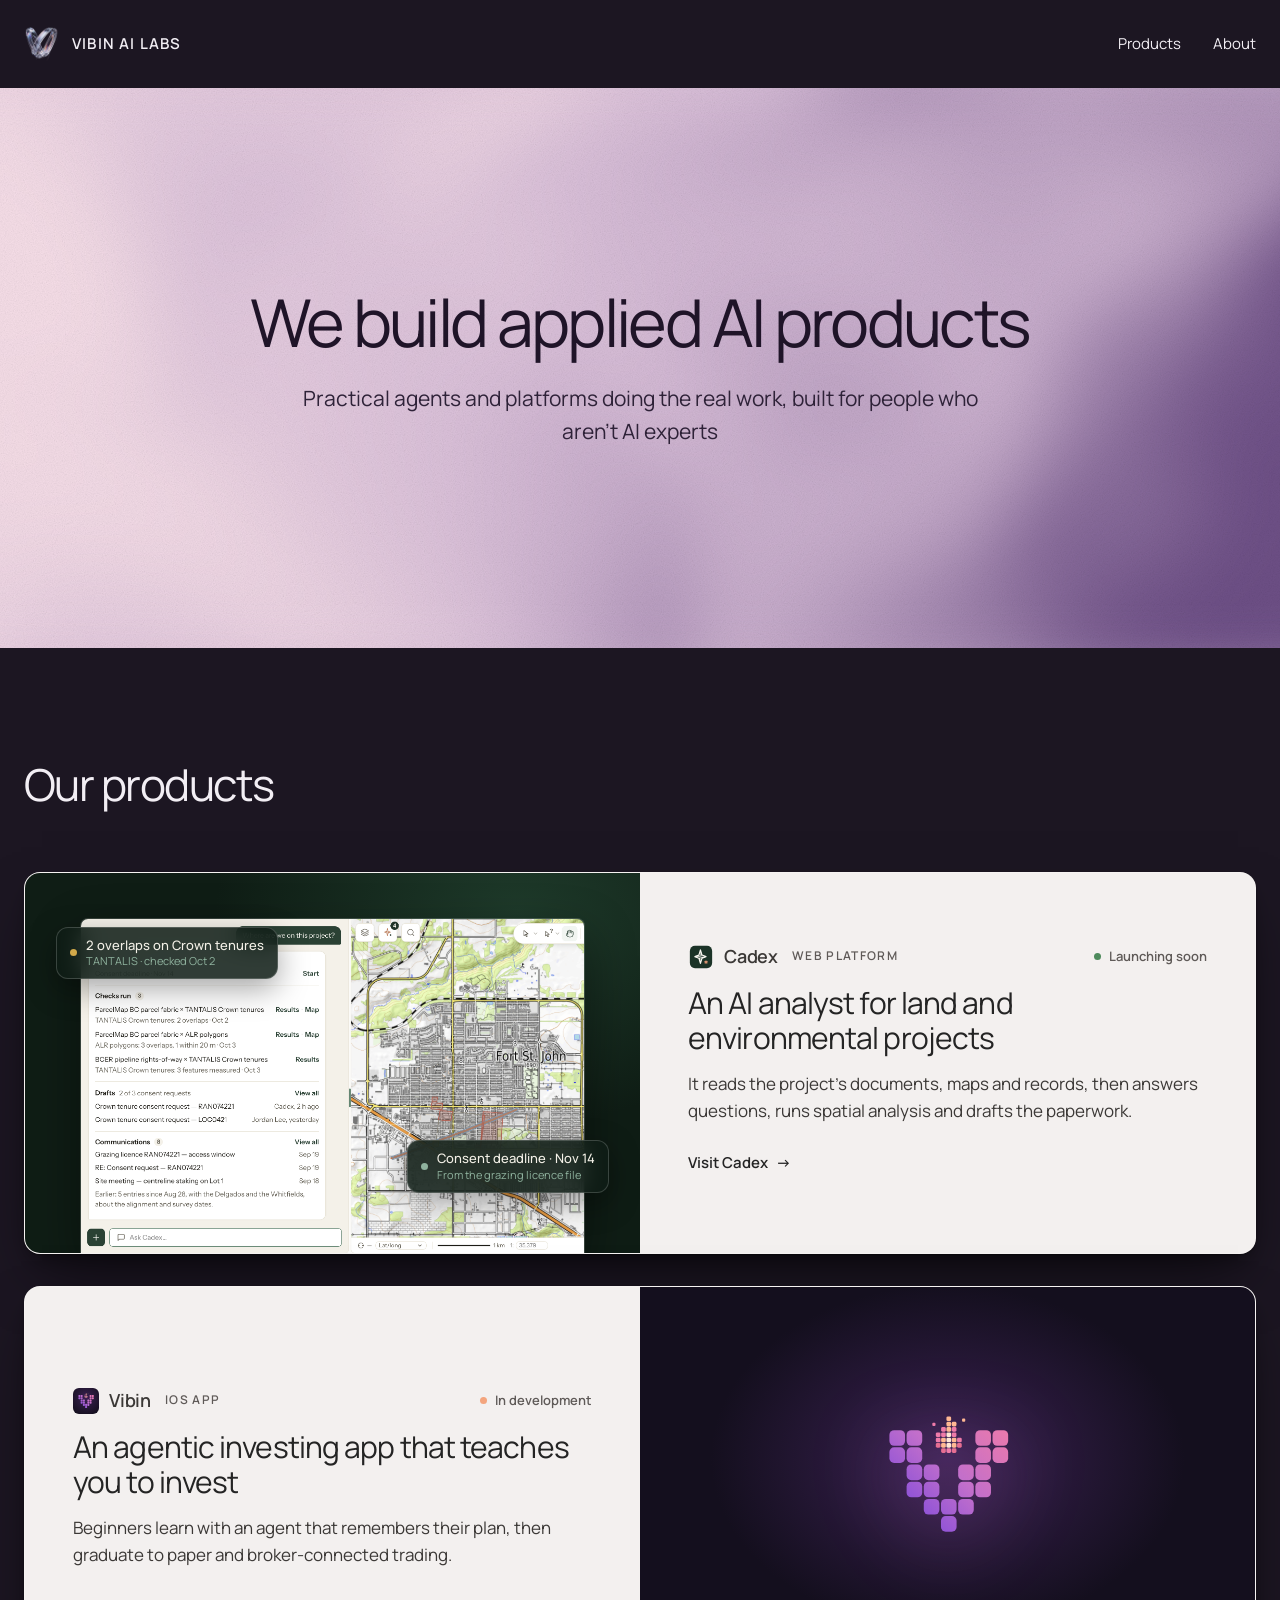
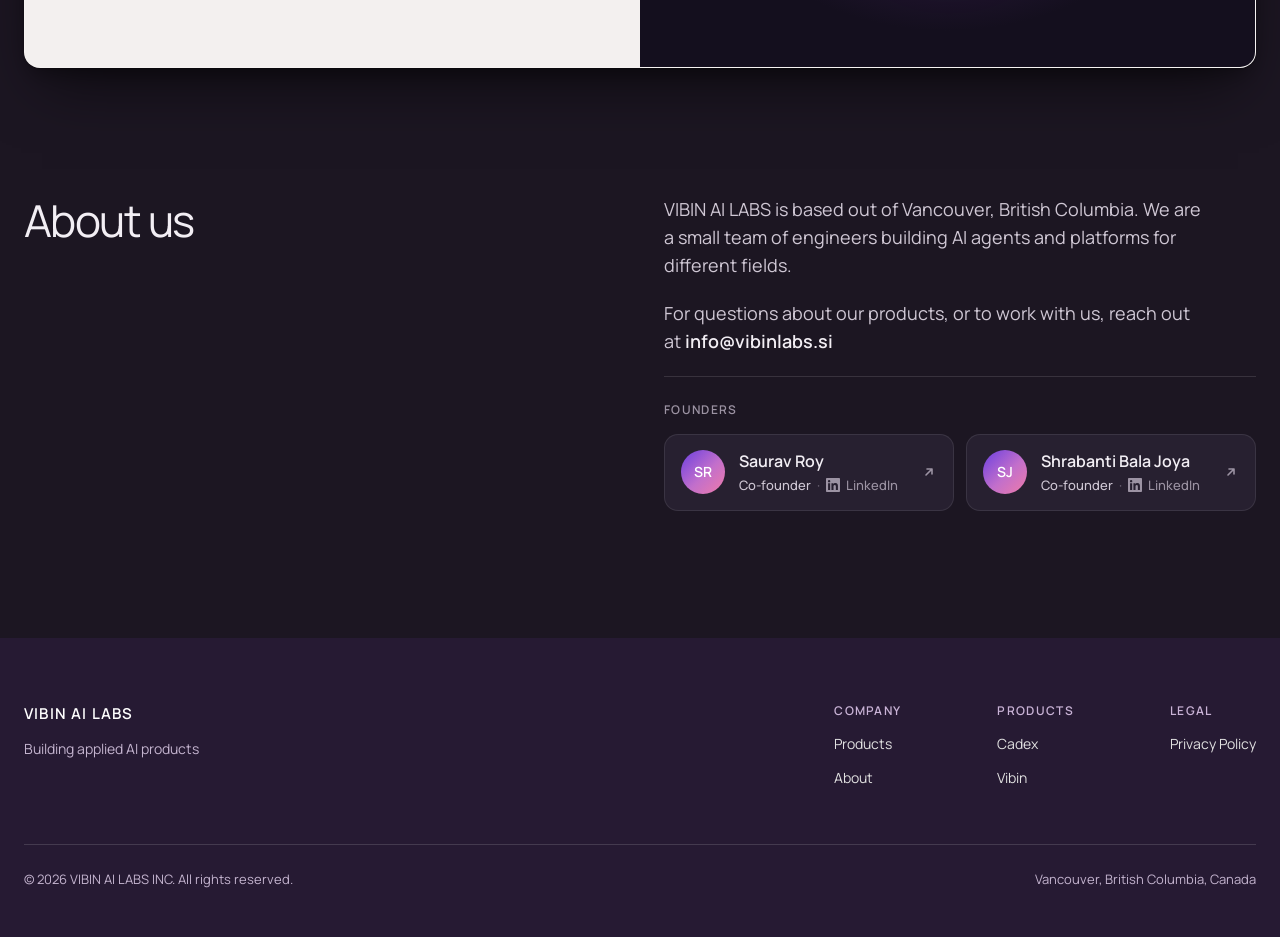
==== index.html @ b9096255 "Stack the Cadex notes on phones and refresh the product cards Cadex page: on smaller screens the her" ====
<!doctype html>
<html lang="en" class="dark" data-bg="aubergine" data-cards="light" data-fhover="lilac" data-news="float" data-ochre="analyst" data-motion="fluid">
<head>
<meta charset="utf-8">
<meta name="viewport" content="width=device-width, initial-scale=1">
<title>VIBIN AI LABS</title>
<meta name="description" content="VIBIN AI LABS builds applied AI products: Cadex, an AI land analyst for land and environmental projects, and Vibin, an agentic investing app for iPhone.">
<link rel="canonical" href="https://vibinlabs.si/">
<meta property="og:type" content="website">
<meta property="og:site_name" content="VIBIN AI LABS">
<meta property="og:url" content="https://vibinlabs.si/">
<meta property="og:title" content="VIBIN AI LABS">
<meta property="og:description" content="We build applied AI products. Practical agents and platforms doing the real work, built for people who aren't AI experts.">
<meta property="og:image" content="https://vibinlabs.si/share.jpg">
<meta property="og:image:width" content="1200">
<meta property="og:image:height" content="630">
<meta property="og:image:alt" content="VIBIN AI LABS: We build applied AI products">
<meta name="twitter:card" content="summary_large_image">
<meta name="twitter:title" content="VIBIN AI LABS">
<meta name="twitter:description" content="We build applied AI products. Practical agents and platforms doing the real work, built for people who aren't AI experts.">
<meta name="twitter:image" content="https://vibinlabs.si/share.jpg">
<link rel="icon" type="image/png" href="favicon.png?v=3">
<link rel="apple-touch-icon" href="apple-touch-icon.png?v=2">
<link rel="preconnect" href="https://fonts.googleapis.com">
<link href="https://fonts.googleapis.com/css2?family=Manrope:wght@400;500;600&display=swap" rel="stylesheet">
<style>
/* Layout: the original site, minus its hero and research. Purple band opens the page, then products, about, footer.
   Single light look on purpose, matching the live site. */
:root{
  --bg:#E9E4E3; --surface:#F3F0EF; --tile:#DCD6D3; --ink:#242424; --ink-2:#3B3836; --muted:#5F5A58;
  --line:rgba(36,36,36,.14); --plum:#261A33; --plum-ink:#E1E1E1; --plum-muted:#C4B4CF; --plum-label:#C9B3D6;
  --accent:#8A55B0; --ok:#4E8A5C;
  --sans:Manrope,"Helvetica Neue",Arial,sans-serif;
  color-scheme:light;
}
*{box-sizing:border-box}
body{margin:0;background:var(--bg);color:var(--ink);font:400 17px/1.55 var(--sans);-webkit-font-smoothing:antialiased}
h1,h2,h3,p{margin:0}
a{color:var(--ink);text-decoration:none}
a:hover{color:var(--accent)}
a:focus-visible,button:focus-visible{outline:2px solid var(--accent);outline-offset:3px}
.wrap{max-width:1280px;margin:0 auto;padding-left:max(24px,env(safe-area-inset-left,0px));padding-right:max(24px,env(safe-area-inset-right,0px))}
.label{font-size:12px;font-weight:600;letter-spacing:.11em;text-transform:uppercase;color:var(--muted)}
.link{display:inline-flex;align-items:center;gap:8px;min-height:44px;font-size:15px;font-weight:600}

/* nav */
header .wrap{padding-block:28px;display:flex;align-items:center;justify-content:space-between;gap:32px;flex-wrap:wrap}
.brand{display:inline-flex;align-items:center;gap:12px;font-size:15px;font-weight:600;letter-spacing:.08em;text-transform:uppercase}
.brand .mark{width:32px;height:32px;border-radius:8px;display:block;flex:none}
.brand .mark.bare{border-radius:0;width:36px;height:36px;margin:-2px 0}
header nav{display:flex;gap:32px;flex-wrap:wrap;font-size:15px}

/* band */
.band{position:relative;overflow:hidden;contain:paint;min-height:560px;display:flex;align-items:center;justify-content:center;background:#D9BFD9}
.band .bg{position:absolute;inset:0;background:linear-gradient(120deg,#E6C9DC 0%,#D9BFD9 55%,#C9AFCF 100%);overflow:hidden}
.band .bg i{position:absolute;inset:-12%;display:block;will-change:transform}
.band .bg .b1{background:radial-gradient(ellipse 52% 62% at 22% 34%,#F6DEE8 0%,rgba(246,222,232,0) 60%)}
.band .bg .b2{background:radial-gradient(ellipse 48% 54% at 80% 26%,#5B3C78 0%,rgba(91,60,120,0) 60%)}
.band .bg .b3{background:radial-gradient(ellipse 60% 44% at 68% 92%,#5B3C78 0%,rgba(91,60,120,0) 55%)}
html[data-motion="water"] .band .bg .b1{animation:drift1 19s ease-in-out infinite alternate}
html[data-motion="water"] .band .bg .b2{animation:drift2 23s ease-in-out infinite alternate}
html[data-motion="water"] .band .bg .b3{animation:drift3 29s ease-in-out infinite alternate}
@keyframes drift1{0%{transform:translate(0,0) scale(1)}50%{transform:translate(2.5%,-2%) scale(1.04)}100%{transform:translate(-1.5%,2.5%) scale(1.02)}}
@keyframes drift2{0%{transform:translate(0,0) scale(1)}50%{transform:translate(-3%,2%) scale(1.05)}100%{transform:translate(1.5%,-1.5%) scale(.98)}}
@keyframes drift3{0%{transform:translate(0,0) scale(1)}50%{transform:translate(2%,-2.5%) scale(1.03)}100%{transform:translate(-2.5%,1%) scale(1.05)}}
html[data-motion="flow"] .band .bg .b1{animation:flow1 13s ease-in-out infinite alternate}
html[data-motion="flow"] .band .bg .b2{animation:flow2 16s ease-in-out infinite alternate}
html[data-motion="flow"] .band .bg .b3{animation:flow3 19s ease-in-out infinite alternate}
@keyframes flow1{0%{transform:translate(0,0) scale(1)}35%{transform:translate(7%,-5%) scale(1.1)}70%{transform:translate(-4%,6%) scale(.96)}100%{transform:translate(5%,3%) scale(1.06)}}
@keyframes flow2{0%{transform:translate(0,0) scale(1) rotate(0)}40%{transform:translate(-9%,6%) scale(1.14) rotate(4deg)}75%{transform:translate(-3%,-4%) scale(.95) rotate(-2deg)}100%{transform:translate(4%,3%) scale(1.08) rotate(2deg)}}
@keyframes flow3{0%{transform:translate(0,0) scale(1)}45%{transform:translate(8%,-7%) scale(1.12)}100%{transform:translate(-6%,-2%) scale(1.04)}}
@media (prefers-reduced-motion:reduce){html[data-motion] .band .bg i{animation:none!important}}
#fluid{position:absolute;inset:0;width:100%;height:100%;display:none;filter:blur(28px);transform:scale(1.12)}
html[data-motion="fluid"] #fluid{display:block}
html[data-motion="fluid"] .band .bg i{display:none}
.band > svg{position:absolute;inset:0;width:100%;height:100%;opacity:.22;mix-blend-mode:multiply}
.band .in{position:relative;max-width:920px;text-align:center;display:flex;flex-direction:column;gap:24px;align-items:center;padding-block:112px}
.band h1{font-size:66px;line-height:1.06;font-weight:400;letter-spacing:-.04em;color:#1F1428;text-wrap:balance}
.band p{font-size:21px;color:#2E2238;max-width:700px;text-wrap:pretty}
.band .link{color:#1F1428}
.band .link:hover{color:#5B3C78}

/* products */
.products{padding-block:112px 96px;display:flex;flex-direction:column;gap:56px}
.sechead{display:flex;justify-content:space-between;align-items:flex-end;gap:32px;flex-wrap:wrap;padding-bottom:8px}
.sechead > div{display:flex;flex-direction:column;gap:12px}
.sechead h2{margin:0;font-size:44px;line-height:1.1;font-weight:400;letter-spacing:-.035em;text-wrap:balance}
.sechead p.side{max-width:440px;color:var(--muted);font-size:16px;text-wrap:pretty}

.cards{display:grid;grid-template-columns:repeat(auto-fit,minmax(min(520px,100%),1fr));gap:32px}
.cards{perspective:1400px}
.card h3{color:var(--ink)}
.card{--rx:0deg;--ry:0deg;--lift:0px;display:flex;flex-direction:column;background:var(--surface);border:1px solid var(--card-line,rgba(36,36,36,.08));border-radius:16px;overflow:hidden;
  box-shadow:var(--shadow,0 1px 2px rgba(31,20,40,.06),0 10px 20px -6px rgba(31,20,40,.10),0 30px 60px -18px rgba(31,20,40,.28));
  transform:translateY(var(--lift)) rotateX(var(--rx)) rotateY(var(--ry));transform-style:preserve-3d;transition:transform .45s cubic-bezier(.2,.7,.2,1),box-shadow .45s}
.card:hover{--lift:-6px;box-shadow:var(--shadow-hover,0 2px 4px rgba(31,20,40,.06),0 18px 30px -8px rgba(31,20,40,.14),0 44px 80px -20px rgba(31,20,40,.36))}
.card .art{border-bottom:1px solid var(--card-line,rgba(36,36,36,.08))}
.stacked .card .art{border-bottom:0}
@media (prefers-reduced-motion:reduce){.card{transition:none;transform:none!important}}
.art{height:300px;position:relative;overflow:hidden;display:flex;align-items:center;justify-content:center;flex:none}
.art.cadex{background:radial-gradient(ellipse 70% 80% at 80% 10%,#1E3A2A,transparent 70%),#0F1D15;align-items:flex-end}
.art.cadex img{display:block;width:74%;height:auto;max-width:none;border-radius:8px 8px 0 0;border:1px solid rgba(255,255,255,.16);border-bottom:0;box-shadow:0 20px 50px rgba(0,0,0,.4)}
.note{position:absolute;display:flex;align-items:center;gap:9px;padding:9px 13px;border-radius:12px;font:500 13px/1.3 var(--sans);color:#F4F1E8;background:rgba(15,29,21,.86);border:1px solid rgba(255,255,255,.18);box-shadow:0 10px 30px rgba(0,0,0,.35);backdrop-filter:blur(12px);-webkit-backdrop-filter:blur(12px);white-space:nowrap}
.note .dot{width:7px;height:7px;border-radius:50%;background:#D2A94A;flex:none}
.note small{display:block;font-size:11px;color:#8FB29E;font-weight:400;margin-top:1px}
.note.n1{left:5%;top:14%}
.note.n2{right:5%;bottom:16%}
.card.linked{position:relative;transition:border-color .2s}
.card.linked:hover{border-color:rgba(36,36,36,.3)}
.card.linked:hover h3{color:var(--accent)}
.stretch::after{content:"";position:absolute;inset:0}
.name{display:flex;align-items:center;gap:10px;font-size:18px;font-weight:600;letter-spacing:-.01em}
.name .logo{width:26px;height:26px;flex:none}
.name .label{margin-left:4px}
.art.vibin{background:radial-gradient(ellipse 55% 65% at 50% 45%,#3A2152,transparent 70%),#140F1E}
.vmark{width:150px;height:150px;filter:drop-shadow(0 12px 40px rgba(194,111,203,.35))}
.phone{width:220px;height:260px;border:1.5px solid rgba(255,255,255,.35);border-bottom:0;border-radius:36px 36px 0 0;display:flex;flex-direction:column;gap:12px;padding:44px 20px 0}
.phone i{display:block;height:10px;background:rgba(255,255,255,.2)}
.body{padding:36px 36px 40px;display:flex;flex-direction:column;gap:16px;min-width:0}
.body .top{display:flex;justify-content:space-between;align-items:center;gap:12px;flex-wrap:wrap}
.status{display:inline-flex;align-items:center;gap:8px;font-size:13px;font-weight:600;color:var(--muted)}
.status::before{content:"";width:7px;height:7px;border-radius:50%;background:var(--ok)}
.status.dev::before{background:#F4A57E;border:0}
.card h3{font-size:30px;line-height:1.15;font-weight:400;letter-spacing:-.03em}
.card p{color:var(--ink-2);text-wrap:wrap}

/* stacked variant */
.stacked .cards{grid-template-columns:1fr}
.stacked .card{flex-direction:row}
.stacked .art{width:50%;height:auto;min-height:380px}
.stacked .art.cadex img{width:82%}
.stacked .body{width:50%;justify-content:center;padding:48px}
.stacked .card:nth-child(2){flex-direction:row-reverse}

/* about */
.about{padding-block:32px 128px;display:grid;grid-template-columns:repeat(auto-fit,minmax(min(400px,100%),1fr));gap:48px;align-items:start}
.about > div:first-child{display:flex;flex-direction:column;gap:12px}
.about h2{font-size:44px;line-height:1.1;font-weight:400;letter-spacing:-.035em;text-wrap:balance}
.about .text{display:flex;flex-direction:column;gap:20px;font-size:18px;color:var(--ink-2);text-wrap:pretty}
.contact{display:flex;flex-direction:column;gap:8px;padding-top:12px;font-size:16px}
.about .mail{font-weight:600;color:var(--ink);user-select:all}

/* founders */
.team{display:flex;flex-direction:column;gap:14px;padding-top:24px;border-top:1px solid var(--line);container-type:inline-size}
.people{display:grid;grid-template-columns:1fr 1fr;gap:12px}
@container (max-width:520px){.people{grid-template-columns:1fr}}
.person{display:flex;align-items:center;gap:14px;padding:14px 16px;background:var(--surface);border:1px solid var(--card-line,var(--line));border-radius:14px;min-width:0;transition:transform .25s,border-color .25s,box-shadow .25s}
.person:hover{transform:translateY(-2px);border-color:var(--accent);box-shadow:0 12px 28px -14px rgba(0,0,0,.5)}
.person .av{width:44px;height:44px;border-radius:50%;flex:none;display:grid;place-items:center;font-size:14px;font-weight:600;letter-spacing:.02em;color:#fff;background:linear-gradient(135deg,#6B3FE0,#C26FCB 55%,#EF7BA9)}
.person .who{display:flex;flex-direction:column;gap:2px;min-width:0}
.person b{font-size:16px;font-weight:600;color:var(--ink);white-space:nowrap;overflow:hidden;text-overflow:ellipsis}
.person .li{display:inline-flex;align-items:center;gap:6px;font-size:13px;font-weight:500;color:var(--muted)}
.person .li{white-space:nowrap}
.person .role{color:var(--ink-2)}
.person .dotsep{opacity:.6}
.person .li svg{width:14px;height:14px;fill:currentColor}
.person:hover .li{color:var(--accent)}
.person .arrow svg{width:16px;height:16px;display:block}
.person .arrow{margin-left:auto;font-size:16px;color:var(--muted);transition:transform .25s,color .25s}
html[data-fhover="white"] .person:hover{border-color:#fff}
html[data-fhover="white"] .person:hover b,html[data-fhover="white"] .person:hover .li,html[data-fhover="white"] .person:hover .arrow{color:#fff}
html[data-fhover="lilac"] .person:hover{border-color:#C9B3D6}
html[data-fhover="lilac"] .person:hover b,html[data-fhover="lilac"] .person:hover .li,html[data-fhover="lilac"] .person:hover .arrow{color:#C9B3D6}
.person:hover .arrow{transform:translate(2px,-2px);color:var(--accent)}

/* launch news options */
.news{display:none}
.cmini{width:20px;height:20px;flex:none;display:block}
html[data-news="bar"] .news-bar{display:flex}
.news-bar{align-items:center;justify-content:center;gap:10px;padding:10px max(16px,env(safe-area-inset-left,0px));background:#F3F0EF;color:#3B3836!important;font-size:14px;text-align:center;border-bottom:1px solid rgba(36,36,36,.08)}
.news-bar b{font-weight:600;color:#242424}
.news-bar:hover{background:#FFFFFF}
html[data-news="pill"] .news-pill{display:inline-flex}
.news-pill{align-items:center;gap:10px;padding:6px 14px 6px 7px;border-radius:999px;background:rgba(255,255,255,.5);border:1px solid rgba(31,20,40,.12);backdrop-filter:blur(8px);-webkit-backdrop-filter:blur(8px);color:#1F1428!important;font-size:14px;font-weight:500;transition:background .2s}
.news-pill:hover{background:rgba(255,255,255,.75)}
.news-pill .sep{width:1px;height:14px;background:rgba(31,20,40,.2)}
.news-pill .go{font-weight:600}
html[data-news="ribbon"] .news-ribbon{display:block}
.news-ribbon{position:absolute;top:16px;right:16px;z-index:2;padding:7px 12px;border-radius:999px;background:#D2A94A;color:#1A1608;font-size:12px;font-weight:700;letter-spacing:.02em;box-shadow:0 6px 18px rgba(0,0,0,.3)}
html[data-news="float"] .news-float:not(.closed){display:flex}
.pop-wrap{position:fixed;left:0;bottom:0;z-index:19;overflow:hidden;pointer-events:none;padding:40px 40px calc(16px + env(safe-area-inset-bottom,0px)) max(16px,env(safe-area-inset-left,0px));max-width:100%}
.news-float{opacity:0;transform:translateY(calc(100% + 24px));pointer-events:none;transition:opacity 1s ease,transform 1.4s cubic-bezier(.16,1,.3,1)}
.news-float.in{opacity:1;transform:none;pointer-events:auto}
@media (prefers-reduced-motion:reduce){.news-float{transform:none}}
.news-float{position:relative;width:300px;max-width:calc(100vw - 32px);flex-direction:column;gap:10px;padding:18px;border-radius:16px;background:#F6F3EA;color:#3E4C43;border:1px solid #E2DCCB;box-shadow:0 12px 32px rgba(0,0,0,.45);font-size:14px;line-height:1.45}
.news-float .ft{display:flex;align-items:center;gap:8px}
.news-float .pop-link{color:inherit!important;text-decoration:none}
.news-float .pop-link::after{content:"";position:absolute;inset:0;border-radius:16px}
.news-float:hover .pop-link b{text-decoration:underline;text-underline-offset:3px;text-decoration-thickness:1px}
.news-float .btn,.news-float .x{position:relative;z-index:1}
.news-float .x{position:absolute}
.news-float .label{color:#6B766E;font-size:11px}
.news-float b{color:#14261C;font-weight:600}
.news-float b{font-size:15px}
html[data-ochre="soon"] .news-float .o1,html[data-ochre="analyst"] .news-float .o2{color:#A9802A}
html[data-ochre="analyst"] .news-float .o2{font-weight:600}
.news-float .line2{display:block;margin-top:3px}
.news-float .btn{align-self:flex-start;padding:9px 14px;border-radius:999px;background:#2D5A3D;color:#F4F1E8!important;font-weight:600;font-size:13px}
.news-float .btn:hover{background:#376B49}
.news-float .x{position:absolute;top:8px;right:10px;border:0;background:none;color:#6B766E;font-size:20px;line-height:1;cursor:pointer;padding:4px}
@media (max-width:560px){.news-bar{font-size:13px}.news-pill{font-size:12.5px}.news-pill .sep,.news-pill .go{display:none}}

/* footer */
footer{background:var(--plum);color:var(--plum-ink)}
footer .wrap{padding-block:64px 48px;display:flex;flex-direction:column;gap:56px}
footer .top{display:flex;flex-wrap:wrap;justify-content:space-between;gap:40px}
footer .brandblock{display:flex;flex-direction:column;gap:12px}
footer .brandblock .brand{color:#fff}
footer .brandblock p.tag{font-size:14px;color:var(--plum-muted);max-width:280px}
footer .cols{display:flex;gap:96px;flex-wrap:wrap}
footer nav{display:flex;flex-direction:column;gap:12px;font-size:14px}
footer nav .label{color:var(--plum-label)}
footer nav a{color:var(--plum-ink)}
footer nav a:hover{color:#fff}
footer .legal{display:flex;justify-content:space-between;gap:24px;flex-wrap:wrap;padding-top:24px;border-top:1px solid rgba(225,225,225,.16);font-size:13px;color:var(--plum-muted)}

/* black background tweak */
html.dark{--ink:#F2EEF4; --ink-2:#CFC7D4; --muted:#9C93A3; --line:rgba(255,255,255,.12); --accent:#C79BE0; --card-line:rgba(255,255,255,.09); color-scheme:dark;
  --shadow:0 1px 2px rgba(0,0,0,.3),0 10px 20px -6px rgba(0,0,0,.35),0 30px 60px -18px rgba(0,0,0,.6);
  --shadow-hover:0 2px 4px rgba(0,0,0,.3),0 18px 30px -8px rgba(0,0,0,.45),0 44px 80px -20px rgba(0,0,0,.7)}
html[data-bg="charcoal"]{--bg:#1F1D22; --surface:#2A272E}
html[data-bg="aubergine"]{--bg:#1C1622; --surface:#272030}
html[data-bg="black"]{--bg:#0B0A0D; --surface:#16131A}
/* card colour options */
html[data-cards="lifted"]{--surface:#3A2F47; --card-line:rgba(255,255,255,.14)}
html[data-cards="lifted"]:not(.dark){--surface:#FFFFFF}
html[data-cards="lifted"] .card .body{background:linear-gradient(180deg,rgba(255,255,255,.06),rgba(255,255,255,0) 60%)}
html[data-cards="product"] .card:nth-child(1){--surface:#13241B; --card-line:rgba(143,178,158,.25)}
html[data-cards="product"] .card:nth-child(2){--surface:#2A1B3A; --card-line:rgba(217,166,224,.22)}
html[data-cards="product"] .card{--ink:#F2EEF4; --ink-2:#CFC7D4; --muted:#A9A1AE}
html[data-cards="product"] .card:nth-child(1) .status::before{background:#8FB29E}
html[data-cards="light"] .card{--surface:#F3F0EF; --ink:#242424; --ink-2:#3B3836; --muted:#5F5A58; --accent:#8A55B0; --line:rgba(36,36,36,.14); --card-line:rgba(255,255,255,.2)}
html[data-cards="light"] .card a{color:#242424}
html.dark a{color:var(--ink)}
html.dark a:hover{color:var(--accent)}
html.dark .band a,html.dark footer a{color:inherit}
html.dark .card:hover{border-color:rgba(255,255,255,.18)}


@media (max-width:860px){
  .stacked .card,.stacked .card:nth-child(2){flex-direction:column}
  .stacked .art,.stacked .body{width:100%}
  .stacked .art{min-height:0;height:300px}
  .stacked .body{padding:36px 36px 40px}
  footer .cols{gap:48px}
}
@media (max-width:560px){
  body{font-size:16px}
  header .wrap{flex-wrap:nowrap;gap:16px}
  header nav{gap:16px;font-size:14px}
  .brand{font-size:13px;gap:10px}
  .brand .mark{width:28px;height:28px;border-radius:7px}
  .band{min-height:0}
  .band .in{padding-block:80px;gap:20px}
  .band h1{font-size:38px}
  .band p{font-size:17px}
  .products{padding-block:72px 64px;gap:40px}
  .sechead h2,.about h2{font-size:28px}
  .art,.stacked .art{height:240px}
  .art.cadex img,.stacked .art.cadex img{width:86%}
  .note{font-size:11.5px;padding:7px 10px}
  .note small{font-size:10px}
  .note.n1{left:4%;top:8%}
  .note.n2{right:4%;bottom:10%}
  .vmark{width:120px;height:120px}
  .body,.stacked .body{padding:28px 24px 32px}
  .card h3{font-size:24px}
  .body .top{flex-direction:column;align-items:flex-start;gap:10px}
  .about{padding-block:16px 80px;gap:24px}
  .about .text{font-size:16px}
  footer .top{flex-direction:column;gap:36px}
  footer .cols{display:grid;grid-template-columns:repeat(3,auto);justify-content:space-between;gap:24px;width:100%}
  footer .legal{flex-direction:column;gap:6px}
}
</style>
</head>
<body>
<header>
  <div class="wrap">
    <a class="brand" href="#top"><img class="mark bare" id="labmark" src="labs-v-dark.png" width="32" height="32" alt="">VIBIN AI LABS</a>
    <nav aria-label="Primary">
      <a href="#products">Products</a>
      <a href="#about">About</a>
    </nav>
  </div>
</header>

<main id="top">
  <section class="band" aria-label="Introduction">
    <div class="bg" aria-hidden="true"><i class="b1"></i><i class="b2"></i><i class="b3"></i><canvas id="fluid"></canvas></div>
    <svg aria-hidden="true" xmlns="http://www.w3.org/2000/svg"><filter id="grain"><feTurbulence type="fractalNoise" baseFrequency="0.9" numOctaves="2" stitchTiles="stitch"></feTurbulence><feColorMatrix type="saturate" values="0"></feColorMatrix></filter><rect width="100%" height="100%" filter="url(#grain)"></rect></svg>
    <div class="wrap in">
      <h1>We build applied AI products</h1>
      <p>Practical agents and platforms doing the real work, built for people who aren't AI experts</p>
    </div>
  </section>

  <section id="products" class="wrap products stacked">
    <div class="sechead">
      <h2>Our products</h2>
    </div>

    <div class="cards">
      <article class="card linked">
        <div class="art cadex">
          <img src="cadex/shots/hero-chat.png" width="1931" height="1287" alt="Cadex answering a question about a project beside a map of Fort St. John with the affected parcels">
          <div class="note n1" aria-hidden="true"><span class="dot"></span><span>2 overlaps on Crown tenures<small>TANTALIS · checked Oct 2</small></span></div>
          <div class="note n2" aria-hidden="true"><span class="dot" style="background:#8FB29E"></span><span>Consent deadline · Nov 14<small>From the grazing licence file</small></span></div>
        </div>
        <div class="body">
          <div class="top"><p class="name"><svg class="logo" viewBox="-2 -2 28 28" aria-hidden="true"><rect width="24" height="24" rx="5.5" fill="#1B3327"></rect><g transform="translate(2.6 2.8) scale(0.8)"><path d="M11 2 13.1 8.9 18.5 11 13.1 13.1 11 20 8.9 13.1 3.5 11 8.9 8.9Z" fill="none" stroke="#FAF8F2" stroke-width="1.6" stroke-linejoin="round"></path><path d="M11 2 13.1 8.9 11 11ZM18.5 11 13.1 13.1 11 11ZM11 20 8.9 13.1 11 11ZM3.5 11 8.9 8.9 11 11Z" fill="#FAF8F2"></path><rect x="16.6" y="16.6" width="3.8" height="3.8" rx="0.5" fill="#D6906F"></rect></g></svg><span>Cadex</span><span class="label">Web platform</span></p><span class="status">Launching soon</span></div>
          <h3>An AI analyst for land and environmental projects</h3>
          <p>It reads the project’s documents, maps and records, then answers questions, runs spatial analysis and drafts the paperwork.</p>
          <a class="link stretch" href="cadex/">Visit Cadex <span aria-hidden="true">→</span></a>
        </div>
      </article>

      <article class="card">
        <div class="art vibin" aria-hidden="true">
          <svg xmlns="http://www.w3.org/2000/svg" viewBox="0 0 96 96" class="vmark" aria-hidden="true"><defs><linearGradient id="gPixM" gradientUnits="userSpaceOnUse" x1="10" y1="85" x2="86" y2="12"><stop offset="0" stop-color="#6B3FE0"></stop><stop offset=".55" stop-color="#C26FCB"></stop><stop offset="1" stop-color="#EF7BA9"></stop></linearGradient></defs><g fill="url(#gPixM)"><rect x="10.5" y="18" width="10" height="10" rx="3"></rect><rect x="21.5" y="18" width="10" height="10" rx="3"></rect><rect x="65.5" y="18" width="10" height="10" rx="3"></rect><rect x="76.5" y="18" width="10" height="10" rx="3"></rect><rect x="10.5" y="29" width="10" height="10" rx="3"></rect><rect x="21.5" y="29" width="10" height="10" rx="3"></rect><rect x="65.5" y="29" width="10" height="10" rx="3"></rect><rect x="76.5" y="29" width="10" height="10" rx="3"></rect><rect x="21.5" y="40" width="10" height="10" rx="3"></rect><rect x="32.5" y="40" width="10" height="10" rx="3"></rect><rect x="54.5" y="40" width="10" height="10" rx="3"></rect><rect x="65.5" y="40" width="10" height="10" rx="3"></rect><rect x="21.5" y="51" width="10" height="10" rx="3"></rect><rect x="32.5" y="51" width="10" height="10" rx="3"></rect><rect x="54.5" y="51" width="10" height="10" rx="3"></rect><rect x="65.5" y="51" width="10" height="10" rx="3"></rect><rect x="32.5" y="62" width="10" height="10" rx="3"></rect><rect x="43.5" y="62" width="10" height="10" rx="3"></rect><rect x="54.5" y="62" width="10" height="10" rx="3"></rect><rect x="43.5" y="73" width="10" height="10" rx="3"></rect></g><g transform="translate(48.5 31) scale(.68) translate(-48.5 -36)"><rect x="46.3" y="4" width="4.4" height="4.4" rx="1.3" fill="#FFB893"></rect><rect x="46.3" y="9" width="4.4" height="4.4" rx="1.3" fill="#FFB893"></rect><rect x="51.3" y="9" width="4.4" height="4.4" rx="1.3" fill="#FFB893"></rect><rect x="41.3" y="14" width="4.4" height="4.4" rx="1.3" fill="#EF7BA9"></rect><rect x="46.3" y="14" width="4.4" height="4.4" rx="1.3" fill="#FFB893"></rect><rect x="51.3" y="14" width="4.4" height="4.4" rx="1.3" fill="#EF7BA9"></rect><rect x="36.3" y="19" width="4.4" height="4.4" rx="1.3" fill="#EF7BA9"></rect><rect x="41.3" y="19" width="4.4" height="4.4" rx="1.3" fill="#EF7BA9"></rect><rect x="46.3" y="19" width="4.4" height="4.4" rx="1.3" fill="#FFE7D6"></rect><rect x="51.3" y="19" width="4.4" height="4.4" rx="1.3" fill="#EF7BA9"></rect><rect x="36.3" y="24" width="4.4" height="4.4" rx="1.3" fill="#EF7BA9"></rect><rect x="41.3" y="24" width="4.4" height="4.4" rx="1.3" fill="#FFB893"></rect><rect x="46.3" y="24" width="4.4" height="4.4" rx="1.3" fill="#FFE7D6"></rect><rect x="51.3" y="24" width="4.4" height="4.4" rx="1.3" fill="#FFB893"></rect><rect x="56.3" y="24" width="4.4" height="4.4" rx="1.3" fill="#EF7BA9"></rect><rect x="36.3" y="29" width="4.4" height="4.4" rx="1.3" fill="#E66E92"></rect><rect x="41.3" y="29" width="4.4" height="4.4" rx="1.3" fill="#FFB893"></rect><rect x="46.3" y="29" width="4.4" height="4.4" rx="1.3" fill="#FFE7D6"></rect><rect x="51.3" y="29" width="4.4" height="4.4" rx="1.3" fill="#FFB893"></rect><rect x="56.3" y="29" width="4.4" height="4.4" rx="1.3" fill="#E66E92"></rect><rect x="41.3" y="34" width="4.4" height="4.4" rx="1.3" fill="#E66E92"></rect><rect x="46.3" y="34" width="4.4" height="4.4" rx="1.3" fill="#EF7BA9"></rect><rect x="51.3" y="34" width="4.4" height="4.4" rx="1.3" fill="#E66E92"></rect><rect x="61" y="6" width="3" height="3" rx=".9" fill="#FFB893"></rect><rect x="33" y="10" width="3" height="3" rx=".9" fill="#EF7BA9"></rect></g></svg>
        </div>
        <div class="body">
          <div class="top"><p class="name"><svg xmlns="http://www.w3.org/2000/svg" viewBox="0 0 96 96" class="logo" aria-hidden="true"><defs><linearGradient id="gPixI" gradientUnits="userSpaceOnUse" x1="10" y1="85" x2="86" y2="12"><stop offset="0" stop-color="#6B3FE0"></stop><stop offset=".55" stop-color="#C26FCB"></stop><stop offset="1" stop-color="#EF7BA9"></stop></linearGradient><radialGradient id="bgGlowI" cx=".5" cy=".38" r=".7"><stop offset="0" stop-color="#3A2152"></stop><stop offset="1" stop-color="#140F1E"></stop></radialGradient></defs><rect width="96" height="96" rx="22" fill="url(#bgGlowI)"></rect><g transform="translate(12 12) scale(.75)"><g fill="url(#gPixI)"><rect x="10.5" y="18" width="10" height="10" rx="3"></rect><rect x="21.5" y="18" width="10" height="10" rx="3"></rect><rect x="65.5" y="18" width="10" height="10" rx="3"></rect><rect x="76.5" y="18" width="10" height="10" rx="3"></rect><rect x="10.5" y="29" width="10" height="10" rx="3"></rect><rect x="21.5" y="29" width="10" height="10" rx="3"></rect><rect x="65.5" y="29" width="10" height="10" rx="3"></rect><rect x="76.5" y="29" width="10" height="10" rx="3"></rect><rect x="21.5" y="40" width="10" height="10" rx="3"></rect><rect x="32.5" y="40" width="10" height="10" rx="3"></rect><rect x="54.5" y="40" width="10" height="10" rx="3"></rect><rect x="65.5" y="40" width="10" height="10" rx="3"></rect><rect x="21.5" y="51" width="10" height="10" rx="3"></rect><rect x="32.5" y="51" width="10" height="10" rx="3"></rect><rect x="54.5" y="51" width="10" height="10" rx="3"></rect><rect x="65.5" y="51" width="10" height="10" rx="3"></rect><rect x="32.5" y="62" width="10" height="10" rx="3"></rect><rect x="43.5" y="62" width="10" height="10" rx="3"></rect><rect x="54.5" y="62" width="10" height="10" rx="3"></rect><rect x="43.5" y="73" width="10" height="10" rx="3"></rect></g><g transform="translate(48.5 31) scale(.68) translate(-48.5 -36)"><rect x="46.3" y="4" width="4.4" height="4.4" rx="1.3" fill="#FFB893"></rect><rect x="46.3" y="9" width="4.4" height="4.4" rx="1.3" fill="#FFB893"></rect><rect x="51.3" y="9" width="4.4" height="4.4" rx="1.3" fill="#FFB893"></rect><rect x="41.3" y="14" width="4.4" height="4.4" rx="1.3" fill="#EF7BA9"></rect><rect x="46.3" y="14" width="4.4" height="4.4" rx="1.3" fill="#FFB893"></rect><rect x="51.3" y="14" width="4.4" height="4.4" rx="1.3" fill="#EF7BA9"></rect><rect x="36.3" y="19" width="4.4" height="4.4" rx="1.3" fill="#EF7BA9"></rect><rect x="41.3" y="19" width="4.4" height="4.4" rx="1.3" fill="#EF7BA9"></rect><rect x="46.3" y="19" width="4.4" height="4.4" rx="1.3" fill="#FFE7D6"></rect><rect x="51.3" y="19" width="4.4" height="4.4" rx="1.3" fill="#EF7BA9"></rect><rect x="36.3" y="24" width="4.4" height="4.4" rx="1.3" fill="#EF7BA9"></rect><rect x="41.3" y="24" width="4.4" height="4.4" rx="1.3" fill="#FFB893"></rect><rect x="46.3" y="24" width="4.4" height="4.4" rx="1.3" fill="#FFE7D6"></rect><rect x="51.3" y="24" width="4.4" height="4.4" rx="1.3" fill="#FFB893"></rect><rect x="56.3" y="24" width="4.4" height="4.4" rx="1.3" fill="#EF7BA9"></rect><rect x="36.3" y="29" width="4.4" height="4.4" rx="1.3" fill="#E66E92"></rect><rect x="41.3" y="29" width="4.4" height="4.4" rx="1.3" fill="#FFB893"></rect><rect x="46.3" y="29" width="4.4" height="4.4" rx="1.3" fill="#FFE7D6"></rect><rect x="51.3" y="29" width="4.4" height="4.4" rx="1.3" fill="#FFB893"></rect><rect x="56.3" y="29" width="4.4" height="4.4" rx="1.3" fill="#E66E92"></rect><rect x="41.3" y="34" width="4.4" height="4.4" rx="1.3" fill="#E66E92"></rect><rect x="46.3" y="34" width="4.4" height="4.4" rx="1.3" fill="#EF7BA9"></rect><rect x="51.3" y="34" width="4.4" height="4.4" rx="1.3" fill="#E66E92"></rect><rect x="61" y="6" width="3" height="3" rx=".9" fill="#FFB893"></rect><rect x="33" y="10" width="3" height="3" rx=".9" fill="#EF7BA9"></rect></g></g></svg><span>Vibin</span><span class="label">iOS app</span></p><span class="status dev">In development</span></div>
          <h3>An agentic investing app that teaches you to invest</h3>
          <p>Beginners learn with an agent that remembers their plan, then graduate to paper and broker-connected trading.</p>
        </div>
      </article>
    </div>
  </section>

  <section id="about" class="wrap about">
    <div>
      <h2>About us</h2>
    </div>
    <div class="text">
      <p>VIBIN AI LABS is based out of Vancouver, British Columbia. We are a small team of engineers building AI agents and platforms for different fields.</p>
      <p id="contact">For questions about our products, or to work with us, reach out at <span class="mail">info@vibinlabs.si</span></p>
      <div class="team">
        <p class="label">Founders</p>
        <div class="people">
          <a class="person" href="https://www.linkedin.com/in/saurav-roy-ubc" target="_blank" rel="noopener"><span class="av" aria-hidden="true">SR</span><span class="who"><b>Saurav Roy</b><span class="li"><span class="role">Co-founder</span><span class="dotsep" aria-hidden="true">&middot;</span><svg viewBox="0 0 24 24" aria-hidden="true"><path d="M20.45 20.45h-3.56v-5.57c0-1.33-.02-3.04-1.85-3.04-1.85 0-2.14 1.45-2.14 2.94v5.67H9.34V9h3.42v1.56h.05c.48-.9 1.64-1.85 3.37-1.85 3.6 0 4.27 2.37 4.27 5.46v6.28zM5.34 7.43a2.06 2.06 0 1 1 0-4.13 2.06 2.06 0 0 1 0 4.13zM7.12 20.45H3.56V9h3.56v11.45zM22.22 0H1.77C.79 0 0 .77 0 1.73v20.54C0 23.23.79 24 1.77 24h20.45c.98 0 1.78-.77 1.78-1.73V1.73C24 .77 23.2 0 22.22 0z"/></svg>LinkedIn</span></span><span class="arrow" aria-hidden="true"><svg viewBox="0 0 16 16" fill="none" stroke="currentColor" stroke-width="1.6" stroke-linecap="round" stroke-linejoin="round"><path d="M5 11 11 5M6 5h5v5"/></svg></span></a>
          <a class="person" href="https://www.linkedin.com/in/shrabanti-bala-joya" target="_blank" rel="noopener"><span class="av" aria-hidden="true">SJ</span><span class="who"><b>Shrabanti Bala Joya</b><span class="li"><span class="role">Co-founder</span><span class="dotsep" aria-hidden="true">&middot;</span><svg viewBox="0 0 24 24" aria-hidden="true"><path d="M20.45 20.45h-3.56v-5.57c0-1.33-.02-3.04-1.85-3.04-1.85 0-2.14 1.45-2.14 2.94v5.67H9.34V9h3.42v1.56h.05c.48-.9 1.64-1.85 3.37-1.85 3.6 0 4.27 2.37 4.27 5.46v6.28zM5.34 7.43a2.06 2.06 0 1 1 0-4.13 2.06 2.06 0 0 1 0 4.13zM7.12 20.45H3.56V9h3.56v11.45zM22.22 0H1.77C.79 0 0 .77 0 1.73v20.54C0 23.23.79 24 1.77 24h20.45c.98 0 1.78-.77 1.78-1.73V1.73C24 .77 23.2 0 22.22 0z"/></svg>LinkedIn</span></span><span class="arrow" aria-hidden="true"><svg viewBox="0 0 16 16" fill="none" stroke="currentColor" stroke-width="1.6" stroke-linecap="round" stroke-linejoin="round"><path d="M5 11 11 5M6 5h5v5"/></svg></span></a>
        </div>
      </div>
    </div>
  </section>
</main>

<footer>
  <div class="wrap">
    <div class="top">
      <div class="brandblock">
        <p class="brand">VIBIN AI LABS</p>
        <p class="tag">Building applied AI products</p>
      </div>
      <div class="cols">
        <nav aria-label="Company"><p class="label">Company</p><a href="#products">Products</a><a href="#about">About</a></nav>
        <nav aria-label="Products"><p class="label">Products</p><a href="cadex/">Cadex</a><span>Vibin</span></nav>
        <nav aria-label="Legal"><p class="label">Legal</p><a href="privacy.html">Privacy Policy</a></nav>
      </div>
    </div>
    <div class="legal">
      <p>© 2026 VIBIN AI LABS INC. All rights reserved.</p>
      <p>Vancouver, British Columbia, Canada</p>
    </div>
  </div>
</footer>
<div class="pop-wrap">
<aside class="news news-float" aria-label="Cadex launch">
  <button type="button" class="x" aria-label="Close" onclick="this.parentNode.classList.add('closed');try{sessionStorage.setItem('cadexPopClosed','1')}catch(e){}">×</button>
  <div class="ft"><span class="pl-cadex"><svg class="cmini" viewBox="-2 -2 28 28" aria-hidden="true"><rect width="24" height="24" rx="5.5" fill="#1B3327"></rect><g transform="translate(2.6 2.8) scale(0.8)"><path d="M11 2 13.1 8.9 18.5 11 13.1 13.1 11 20 8.9 13.1 3.5 11 8.9 8.9Z" fill="none" stroke="#FAF8F2" stroke-width="1.6" stroke-linejoin="round"></path><path d="M11 2 13.1 8.9 11 11ZM18.5 11 13.1 13.1 11 11ZM11 20 8.9 13.1 11 11ZM3.5 11 8.9 8.9 11 11Z" fill="#FAF8F2"></path><rect x="16.6" y="16.6" width="3.8" height="3.8" rx="0.5" fill="#D6906F"></rect></g></svg></span><span class="label">New from VIBIN AI LABS</span></div>
  <p><a class="pop-link" href="cadex/"><b>Cadex is <span class="o1">launching soon</span>.</b></a><span class="line2">Your <span class="o2">AI land analyst</span> for land and environmental projects.</span></p>
  <a class="btn" href="cadex/#early">Get early access →</a>
</aside>
</div>
<script>
/* Fluid band: a small canvas of domain-warped noise, scaled up and blurred so the colours flow like water. */
(function(){
  var cv=document.getElementById('fluid');if(!cv)return;var cx=cv.getContext('2d');
  var P=new Uint8Array(512);(function(){var p=[],i;for(i=0;i<256;i++)p[i]=i;var s=7;for(i=255;i>0;i--){s=(s*16807)%2147483647;var j=s%(i+1),k=p[i];p[i]=p[j];p[j]=k;}for(i=0;i<512;i++)P[i]=p[i&255];})();
  function fade(t){return t*t*(3-2*t)}
  function n2(x,y){var X=Math.floor(x),Y=Math.floor(y),xf=x-X,yf=y-Y;X&=255;Y&=255;
    var a=P[P[X]+Y]/255,b=P[P[X+1]+Y]/255,c=P[P[X]+Y+1]/255,d=P[P[X+1]+Y+1]/255,u=fade(xf),v=fade(yf);
    return a+(b-a)*u+(c-a)*v+(a-b-c+d)*u*v;}
  function fbm(x,y){return .55*n2(x,y)+.3*n2(x*2.03+5.2,y*2.03+1.3)+.15*n2(x*4.01+9.1,y*4.01+3.7);}
  var pink=[246,222,232],lil=[217,191,217],mid=[201,175,207],pur=[91,60,120];
  var W=0,H=0,img,run=false,raf=0,last=0,t0=performance.now(),vis=true;
  function size(){var r=cv.getBoundingClientRect();W=160;H=Math.max(40,Math.round(160*r.height/Math.max(1,r.width)));cv.width=W;cv.height=H;img=cx.createImageData(W,H);}
  function sm(a,b,x){x=Math.min(1,Math.max(0,(x-a)/(b-a)));return x*x*(3-2*x)}
  function frame(now){
    if(run)raf=requestAnimationFrame(frame);
    if(now-last<33)return;last=now;var t=(now-t0)/1000,d=img.data,i=0;
    for(var y=0;y<H;y++){var fy=y/H;for(var x=0;x<W;x++){var fx=x/W;
      var qx=fx*2.2,qy=fy*1.2;
      var w1=fbm(qx+t*.07,qy-t*.05);
      var w2=fbm(qx+w1*1.9+1.7+t*.04,qy+w1*1.9+9.2-t*.03);
      var pu=sm(.5,.92,w2*.72+fx*.45+fy*.1-.05);
      var pk=sm(.62,.25,w2*.8+fx*.45);
      var r=lil[0]+(pink[0]-lil[0])*pk,g=lil[1]+(pink[1]-lil[1])*pk,b=lil[2]+(pink[2]-lil[2])*pk;
      var m=sm(.3,1,fx*.6+fy*.3)*.5;r+=(mid[0]-r)*m;g+=(mid[1]-g)*m;b+=(mid[2]-b)*m;
      var k=pu*.85;r+=(pur[0]-r)*k;g+=(pur[1]-g)*k;b+=(pur[2]-b)*k;
      d[i++]=r;d[i++]=g;d[i++]=b;d[i++]=255;}}
    cx.putImageData(img,0,0);
  }
  var still=matchMedia('(prefers-reduced-motion: reduce)').matches;
  window.fluid=function(on){cancelAnimationFrame(raf);run=false;if(!on)return;size();last=0;
    if(still||!vis){frame(performance.now());return;}run=true;raf=requestAnimationFrame(frame);};
  if('IntersectionObserver' in window)new IntersectionObserver(function(e){vis=e[0].isIntersecting;if(document.documentElement.dataset.motion==='fluid')window.fluid(true);}).observe(cv);
  addEventListener('resize',function(){if(run)size();});
  if(document.documentElement.dataset.motion==='fluid')window.fluid(true);
})();
</script>
<script>
/* once closed, keep the pop-up hidden for the rest of this visit */
var pop=document.querySelector('.news-float');
try{if(sessionStorage.getItem('cadexPopClosed'))pop.classList.add('closed');}catch(e){}
/* slide in seven seconds after the page loads */
setTimeout(function(){pop.classList.add('in')},7000);
</script>

<script>
/* gentle 3D tilt on the product cards */
(function(){
  if(!matchMedia('(prefers-reduced-motion: reduce)').matches&&matchMedia('(hover:hover)').matches){
    document.querySelectorAll('.card').forEach(function(c){
      c.addEventListener('mousemove',function(e){var b=c.getBoundingClientRect(),x=(e.clientX-b.left)/b.width-.5,y=(e.clientY-b.top)/b.height-.5;c.style.setProperty('--ry',(x*4).toFixed(2)+'deg');c.style.setProperty('--rx',(-y*3).toFixed(2)+'deg');});
      c.addEventListener('mouseleave',function(){c.style.setProperty('--ry','0deg');c.style.setProperty('--rx','0deg');});
    });
  }
})();
</script>
</body>
</html>
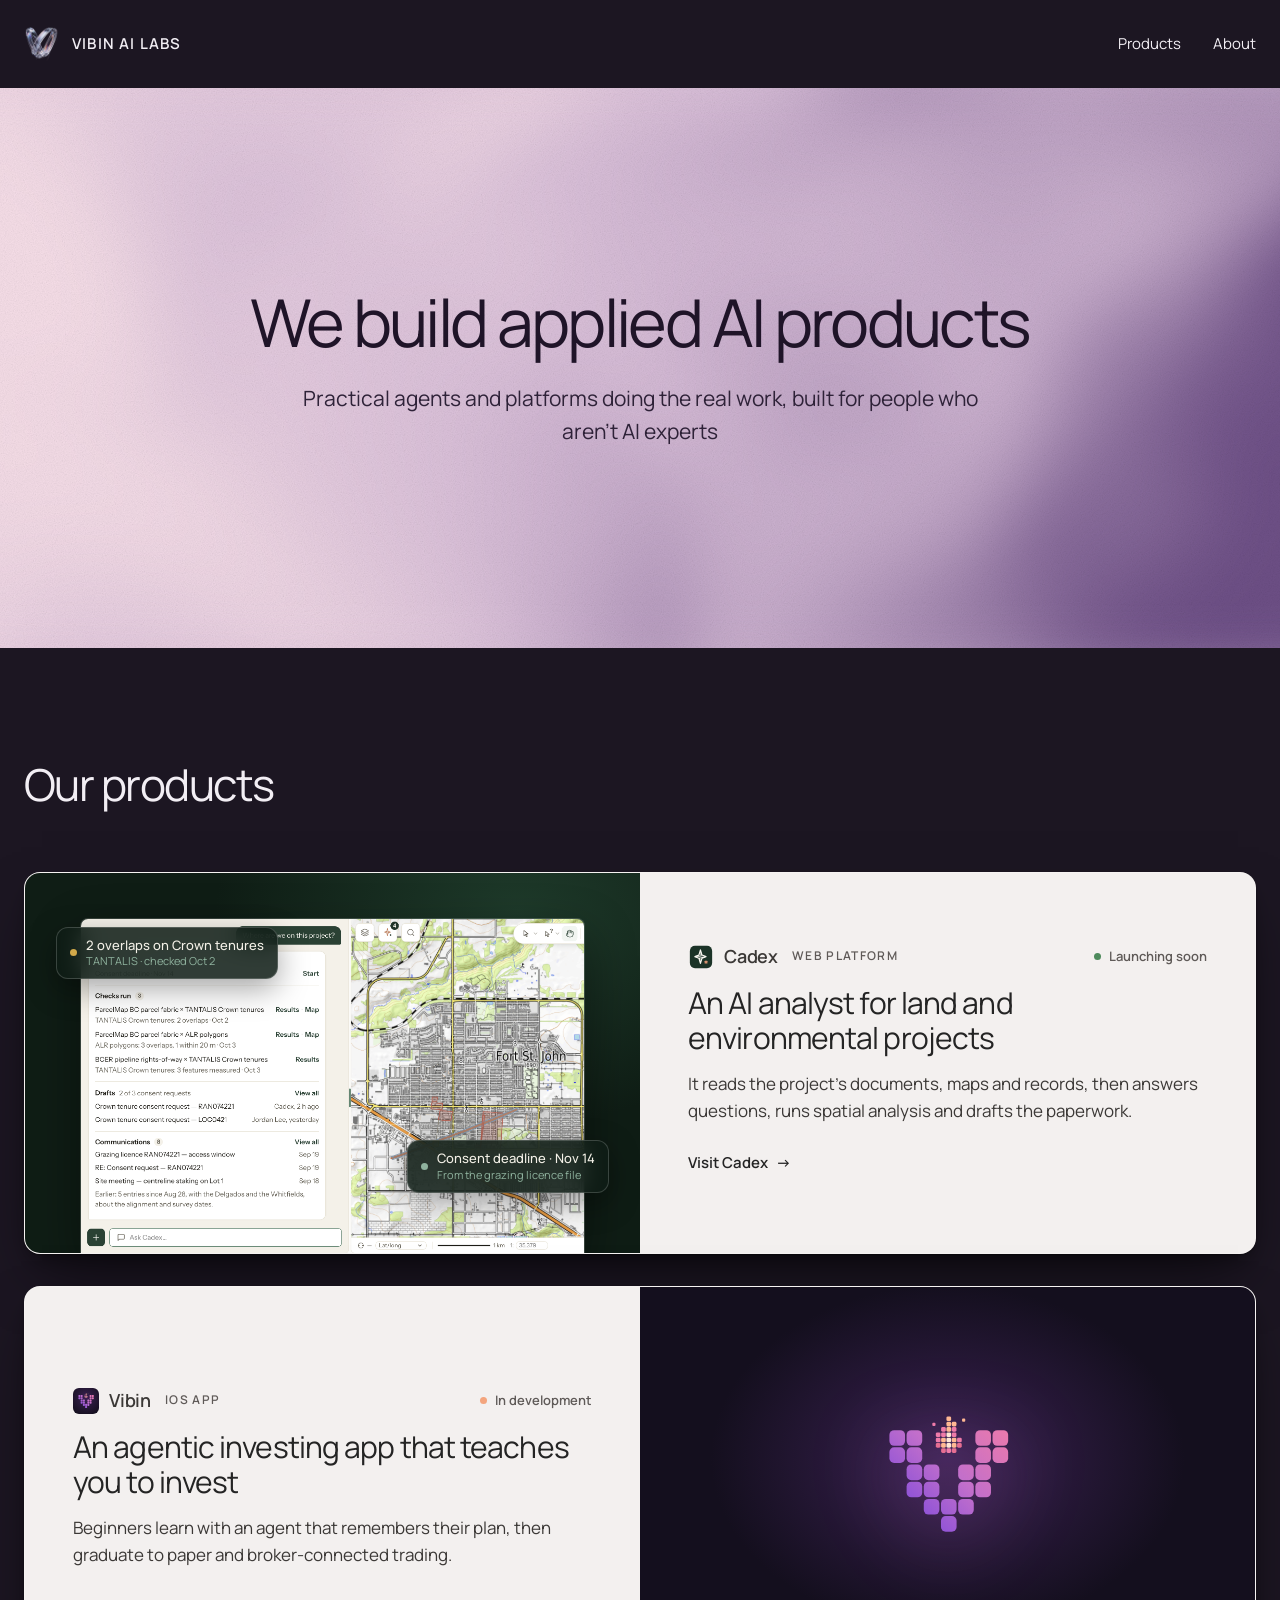
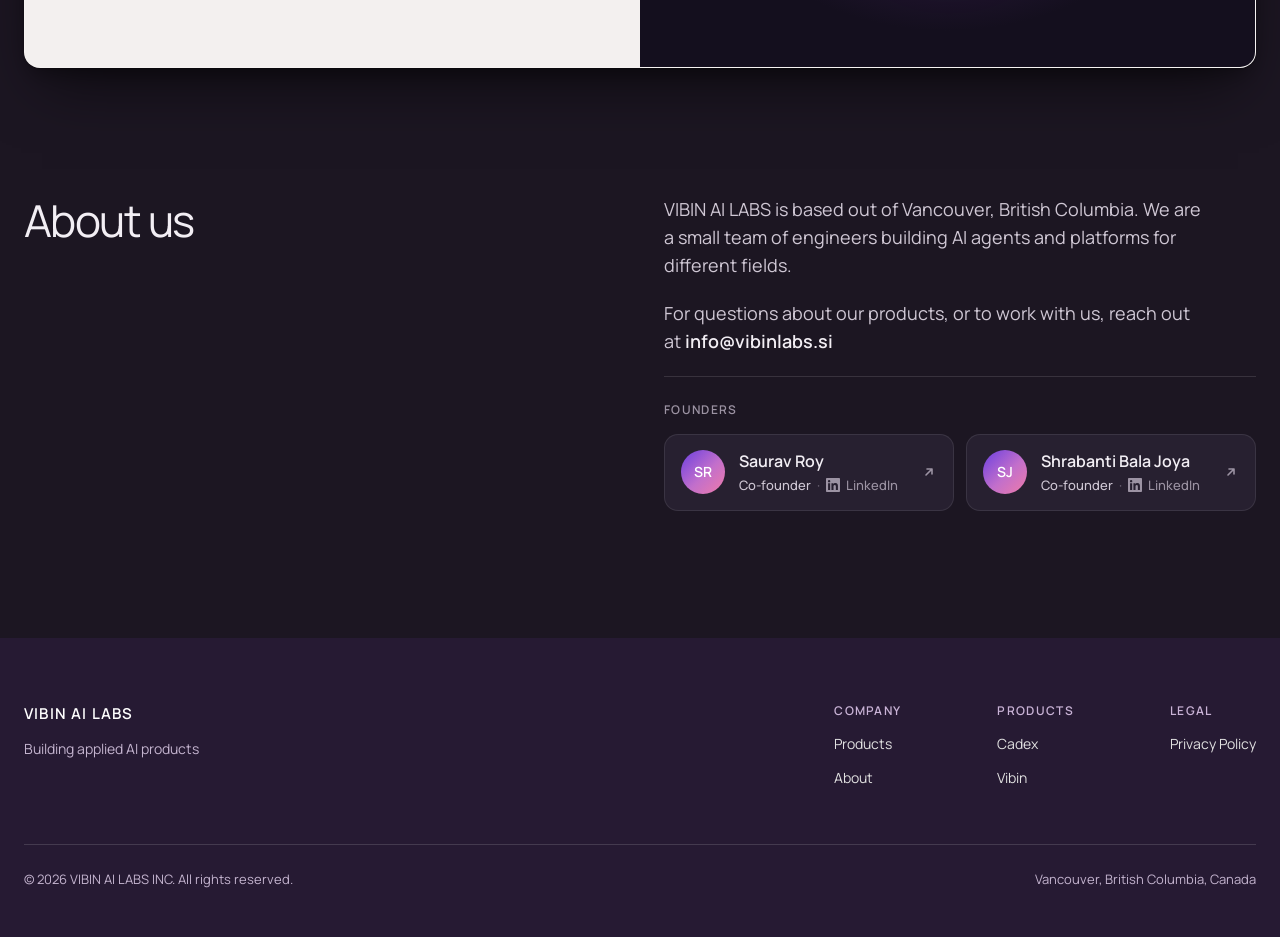
==== commit be5bff8e: "Point Cadex links to cadexai.ca Cadex now has its own site at cadexai.ca. Send the home page's Cadex" ====
--- a/index.html
+++ b/index.html
@@ -303,7 +303,7 @@
     <div class="cards">
       <article class="card linked">
         <div class="art cadex">
-          <img src="cadex/shots/hero-chat.png" width="1931" height="1287" alt="Cadex answering a question about a project beside a map of Fort St. John with the affected parcels">
+          <img src="cadex-hero.png" width="1931" height="1287" alt="Cadex answering a question about a project beside a map of Fort St. John with the affected parcels">
           <div class="note n1" aria-hidden="true"><span class="dot"></span><span>2 overlaps on Crown tenures<small>TANTALIS · checked Oct 2</small></span></div>
           <div class="note n2" aria-hidden="true"><span class="dot" style="background:#8FB29E"></span><span>Consent deadline · Nov 14<small>From the grazing licence file</small></span></div>
         </div>
@@ -311,7 +311,7 @@
           <div class="top"><p class="name"><svg class="logo" viewBox="-2 -2 28 28" aria-hidden="true"><rect width="24" height="24" rx="5.5" fill="#1B3327"></rect><g transform="translate(2.6 2.8) scale(0.8)"><path d="M11 2 13.1 8.9 18.5 11 13.1 13.1 11 20 8.9 13.1 3.5 11 8.9 8.9Z" fill="none" stroke="#FAF8F2" stroke-width="1.6" stroke-linejoin="round"></path><path d="M11 2 13.1 8.9 11 11ZM18.5 11 13.1 13.1 11 11ZM11 20 8.9 13.1 11 11ZM3.5 11 8.9 8.9 11 11Z" fill="#FAF8F2"></path><rect x="16.6" y="16.6" width="3.8" height="3.8" rx="0.5" fill="#D6906F"></rect></g></svg><span>Cadex</span><span class="label">Web platform</span></p><span class="status">Launching soon</span></div>
           <h3>An AI analyst for land and environmental projects</h3>
           <p>It reads the project’s documents, maps and records, then answers questions, runs spatial analysis and drafts the paperwork.</p>
-          <a class="link stretch" href="cadex/">Visit Cadex <span aria-hidden="true">→</span></a>
+          <a class="link stretch" href="https://cadexai.ca/">Visit Cadex <span aria-hidden="true">→</span></a>
         </div>
       </article>
 
@@ -355,7 +355,7 @@
       </div>
       <div class="cols">
         <nav aria-label="Company"><p class="label">Company</p><a href="#products">Products</a><a href="#about">About</a></nav>
-        <nav aria-label="Products"><p class="label">Products</p><a href="cadex/">Cadex</a><span>Vibin</span></nav>
+        <nav aria-label="Products"><p class="label">Products</p><a href="https://cadexai.ca/">Cadex</a><span>Vibin</span></nav>
         <nav aria-label="Legal"><p class="label">Legal</p><a href="privacy.html">Privacy Policy</a></nav>
       </div>
     </div>
@@ -369,8 +369,8 @@
 <aside class="news news-float" aria-label="Cadex launch">
   <button type="button" class="x" aria-label="Close" onclick="this.parentNode.classList.add('closed');try{sessionStorage.setItem('cadexPopClosed','1')}catch(e){}">×</button>
   <div class="ft"><span class="pl-cadex"><svg class="cmini" viewBox="-2 -2 28 28" aria-hidden="true"><rect width="24" height="24" rx="5.5" fill="#1B3327"></rect><g transform="translate(2.6 2.8) scale(0.8)"><path d="M11 2 13.1 8.9 18.5 11 13.1 13.1 11 20 8.9 13.1 3.5 11 8.9 8.9Z" fill="none" stroke="#FAF8F2" stroke-width="1.6" stroke-linejoin="round"></path><path d="M11 2 13.1 8.9 11 11ZM18.5 11 13.1 13.1 11 11ZM11 20 8.9 13.1 11 11ZM3.5 11 8.9 8.9 11 11Z" fill="#FAF8F2"></path><rect x="16.6" y="16.6" width="3.8" height="3.8" rx="0.5" fill="#D6906F"></rect></g></svg></span><span class="label">New from VIBIN AI LABS</span></div>
-  <p><a class="pop-link" href="cadex/"><b>Cadex is <span class="o1">launching soon</span>.</b></a><span class="line2">Your <span class="o2">AI land analyst</span> for land and environmental projects.</span></p>
-  <a class="btn" href="cadex/#early">Get early access →</a>
+  <p><a class="pop-link" href="https://cadexai.ca/"><b>Cadex is <span class="o1">launching soon</span>.</b></a><span class="line2">Your <span class="o2">AI land analyst</span> for land and environmental projects.</span></p>
+  <a class="btn" href="https://cadexai.ca/#early">Get early access →</a>
 </aside>
 </div>
 <script>
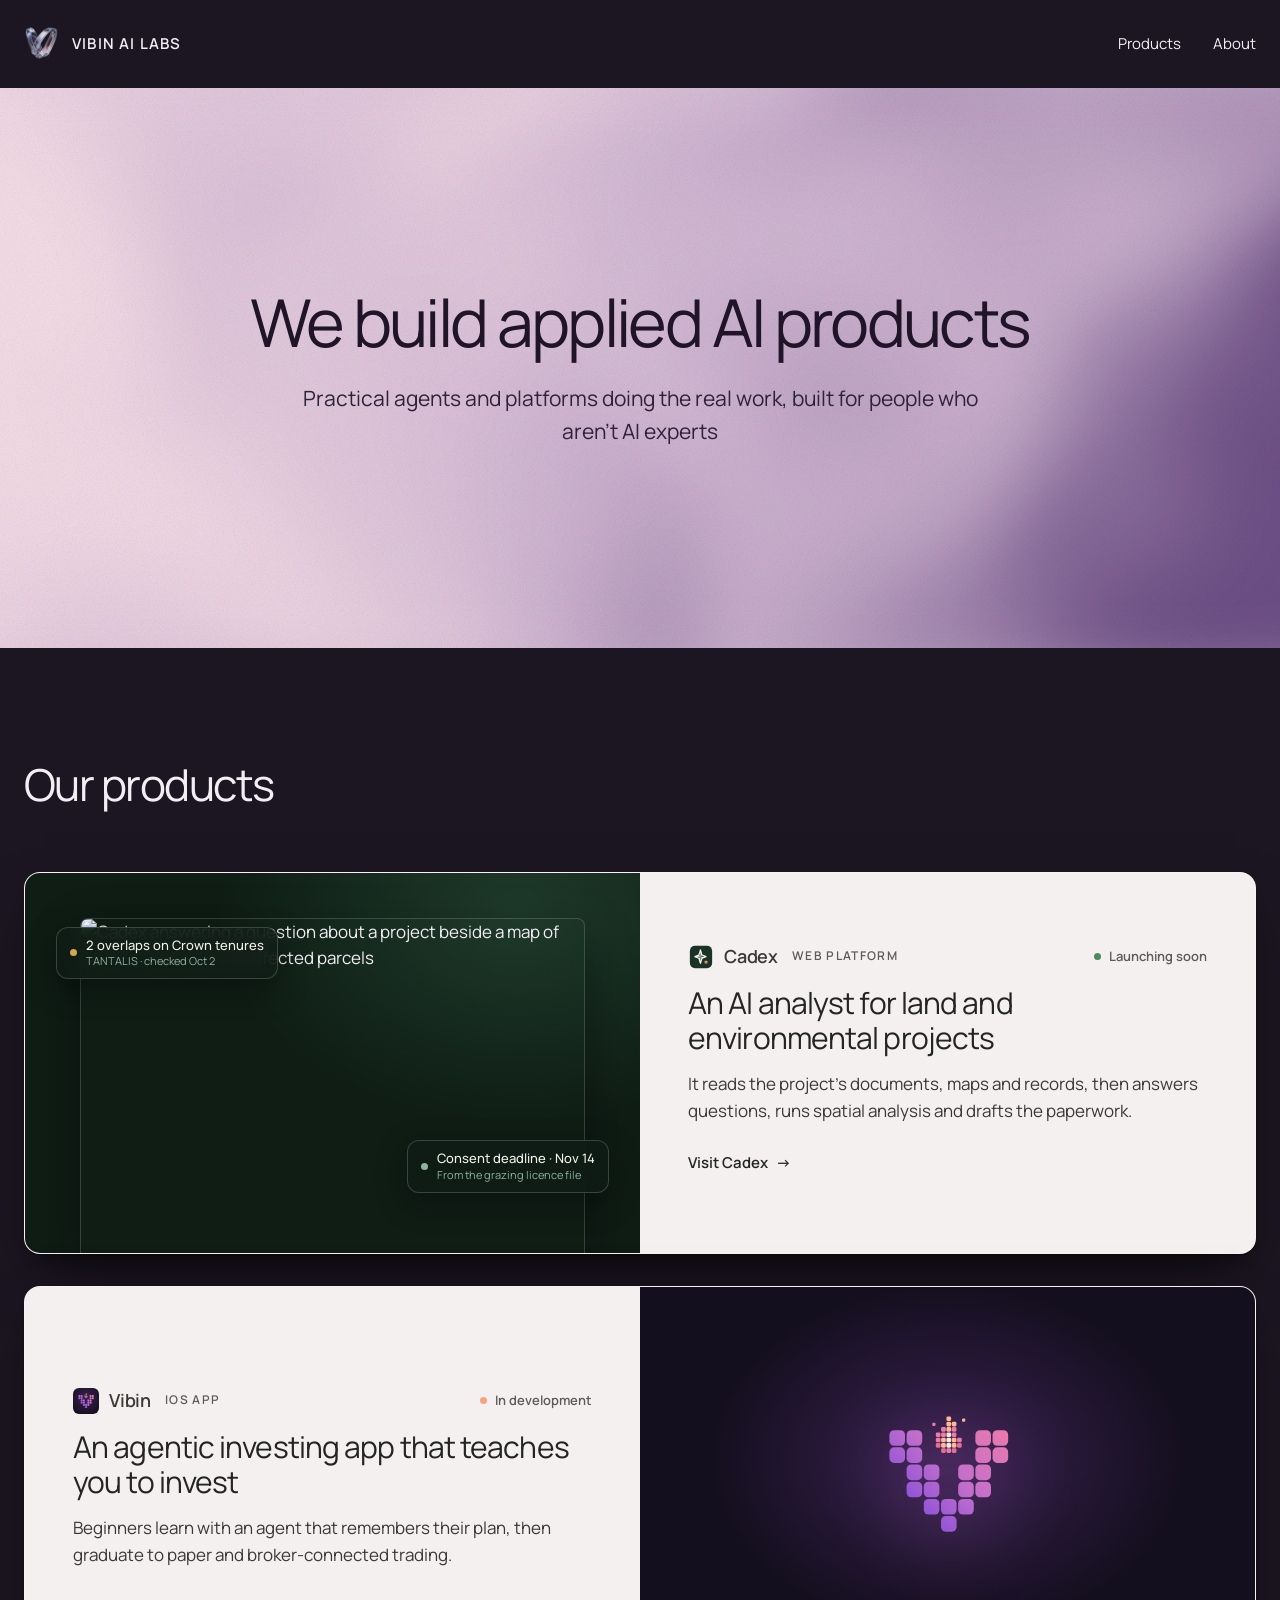
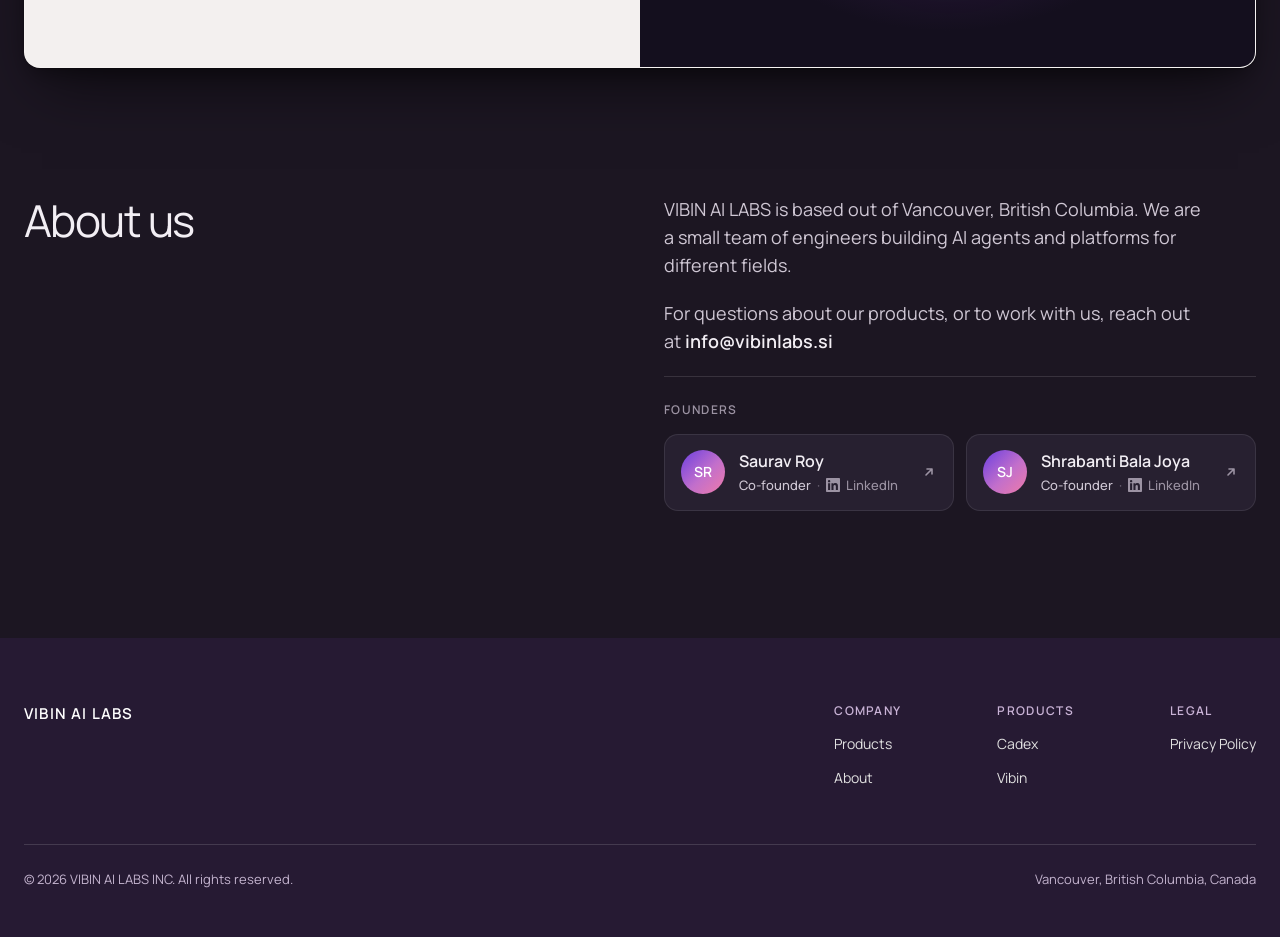
==== commit 59f16df1: "Remove the footer tagline The home page headline already says "We build applied AI products", so dro" ====
--- a/index.html
+++ b/index.html
@@ -303,7 +303,7 @@
     <div class="cards">
       <article class="card linked">
         <div class="art cadex">
-          <img src="cadex-hero.png" width="1931" height="1287" alt="Cadex answering a question about a project beside a map of Fort St. John with the affected parcels">
+          <img src="cadex/shots/hero-chat.png" width="1931" height="1287" alt="Cadex answering a question about a project beside a map of Fort St. John with the affected parcels">
           <div class="note n1" aria-hidden="true"><span class="dot"></span><span>2 overlaps on Crown tenures<small>TANTALIS · checked Oct 2</small></span></div>
           <div class="note n2" aria-hidden="true"><span class="dot" style="background:#8FB29E"></span><span>Consent deadline · Nov 14<small>From the grazing licence file</small></span></div>
         </div>
@@ -311,7 +311,7 @@
           <div class="top"><p class="name"><svg class="logo" viewBox="-2 -2 28 28" aria-hidden="true"><rect width="24" height="24" rx="5.5" fill="#1B3327"></rect><g transform="translate(2.6 2.8) scale(0.8)"><path d="M11 2 13.1 8.9 18.5 11 13.1 13.1 11 20 8.9 13.1 3.5 11 8.9 8.9Z" fill="none" stroke="#FAF8F2" stroke-width="1.6" stroke-linejoin="round"></path><path d="M11 2 13.1 8.9 11 11ZM18.5 11 13.1 13.1 11 11ZM11 20 8.9 13.1 11 11ZM3.5 11 8.9 8.9 11 11Z" fill="#FAF8F2"></path><rect x="16.6" y="16.6" width="3.8" height="3.8" rx="0.5" fill="#D6906F"></rect></g></svg><span>Cadex</span><span class="label">Web platform</span></p><span class="status">Launching soon</span></div>
           <h3>An AI analyst for land and environmental projects</h3>
           <p>It reads the project’s documents, maps and records, then answers questions, runs spatial analysis and drafts the paperwork.</p>
-          <a class="link stretch" href="https://cadexai.ca/">Visit Cadex <span aria-hidden="true">→</span></a>
+          <a class="link stretch" href="cadex/">Visit Cadex <span aria-hidden="true">→</span></a>
         </div>
       </article>
 
@@ -351,11 +351,10 @@
     <div class="top">
       <div class="brandblock">
         <p class="brand">VIBIN AI LABS</p>
-        <p class="tag">Building applied AI products</p>
       </div>
       <div class="cols">
         <nav aria-label="Company"><p class="label">Company</p><a href="#products">Products</a><a href="#about">About</a></nav>
-        <nav aria-label="Products"><p class="label">Products</p><a href="https://cadexai.ca/">Cadex</a><span>Vibin</span></nav>
+        <nav aria-label="Products"><p class="label">Products</p><a href="cadex/">Cadex</a><span>Vibin</span></nav>
         <nav aria-label="Legal"><p class="label">Legal</p><a href="privacy.html">Privacy Policy</a></nav>
       </div>
     </div>
@@ -369,8 +368,8 @@
 <aside class="news news-float" aria-label="Cadex launch">
   <button type="button" class="x" aria-label="Close" onclick="this.parentNode.classList.add('closed');try{sessionStorage.setItem('cadexPopClosed','1')}catch(e){}">×</button>
   <div class="ft"><span class="pl-cadex"><svg class="cmini" viewBox="-2 -2 28 28" aria-hidden="true"><rect width="24" height="24" rx="5.5" fill="#1B3327"></rect><g transform="translate(2.6 2.8) scale(0.8)"><path d="M11 2 13.1 8.9 18.5 11 13.1 13.1 11 20 8.9 13.1 3.5 11 8.9 8.9Z" fill="none" stroke="#FAF8F2" stroke-width="1.6" stroke-linejoin="round"></path><path d="M11 2 13.1 8.9 11 11ZM18.5 11 13.1 13.1 11 11ZM11 20 8.9 13.1 11 11ZM3.5 11 8.9 8.9 11 11Z" fill="#FAF8F2"></path><rect x="16.6" y="16.6" width="3.8" height="3.8" rx="0.5" fill="#D6906F"></rect></g></svg></span><span class="label">New from VIBIN AI LABS</span></div>
-  <p><a class="pop-link" href="https://cadexai.ca/"><b>Cadex is <span class="o1">launching soon</span>.</b></a><span class="line2">Your <span class="o2">AI land analyst</span> for land and environmental projects.</span></p>
-  <a class="btn" href="https://cadexai.ca/#early">Get early access →</a>
+  <p><a class="pop-link" href="cadex/"><b>Cadex is <span class="o1">launching soon</span>.</b></a><span class="line2">Your <span class="o2">AI land analyst</span> for land and environmental projects.</span></p>
+  <a class="btn" href="cadex/#early">Get early access →</a>
 </aside>
 </div>
 <script>
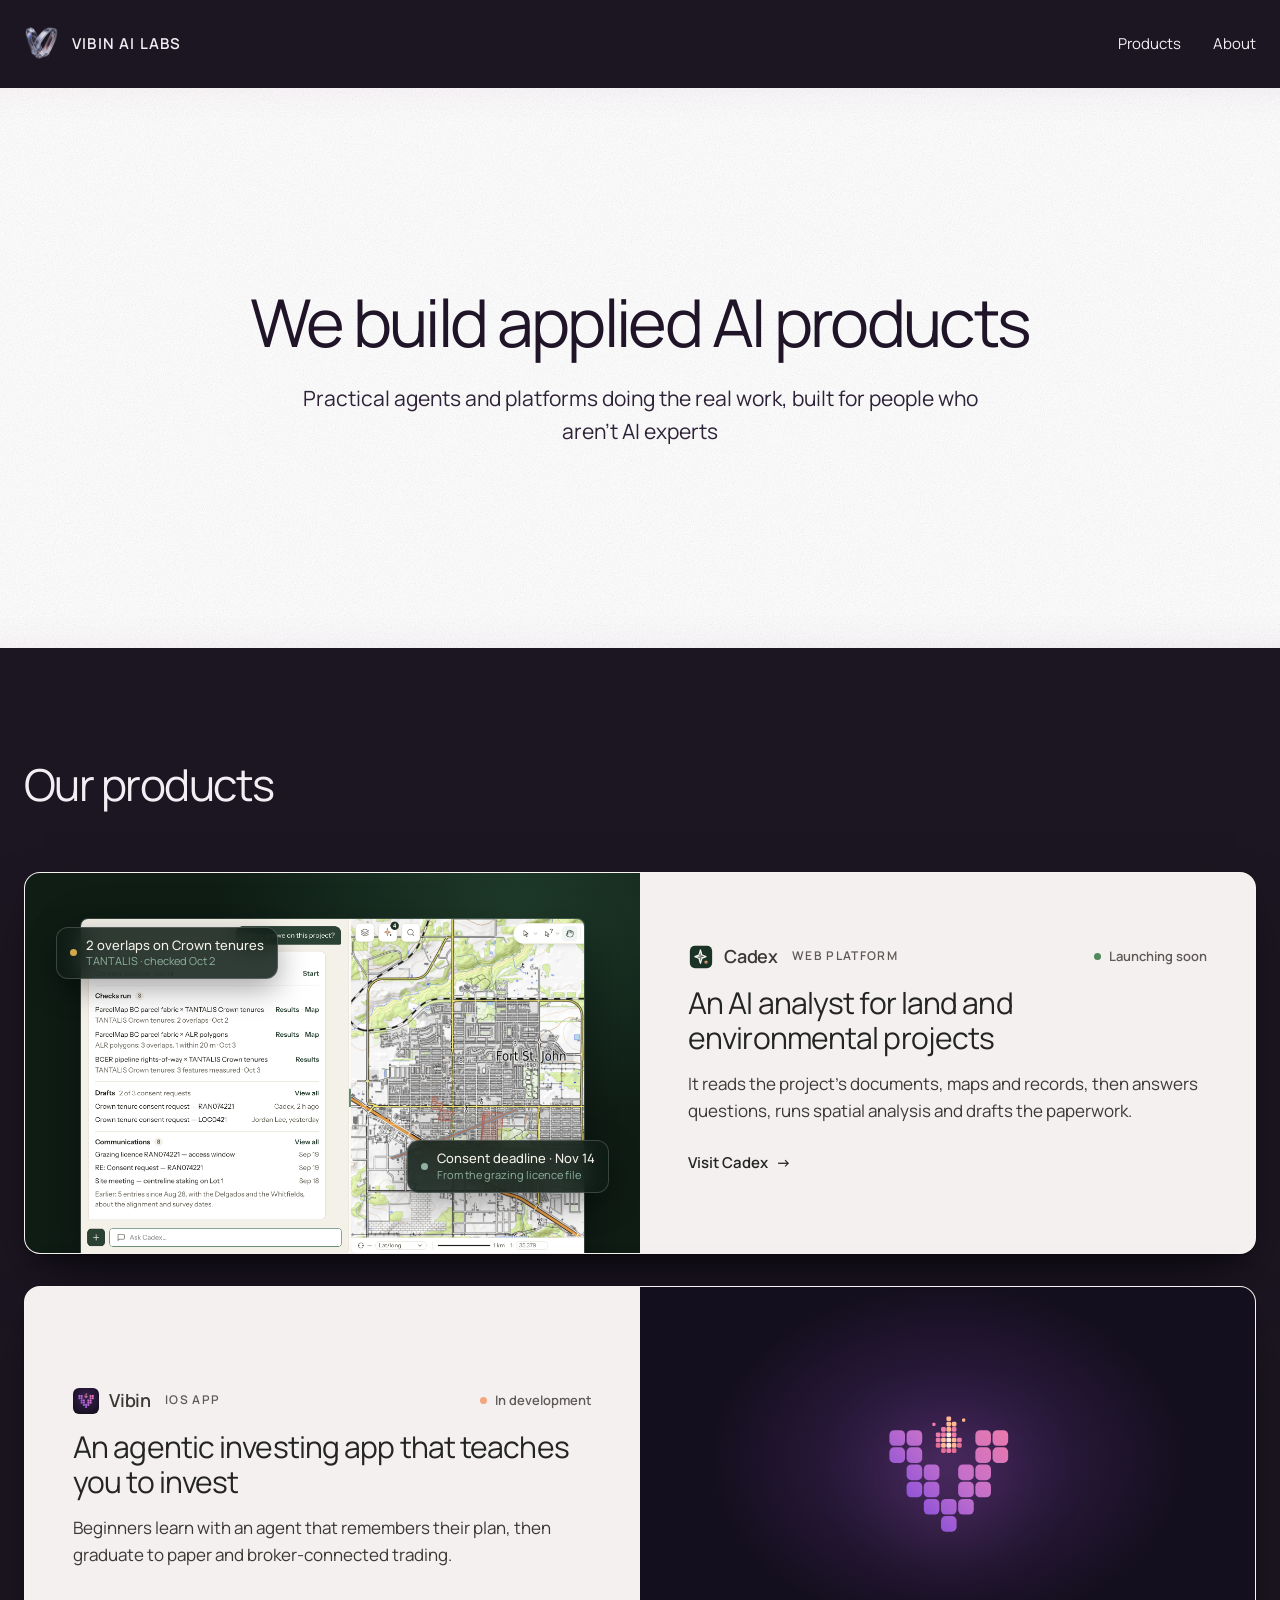
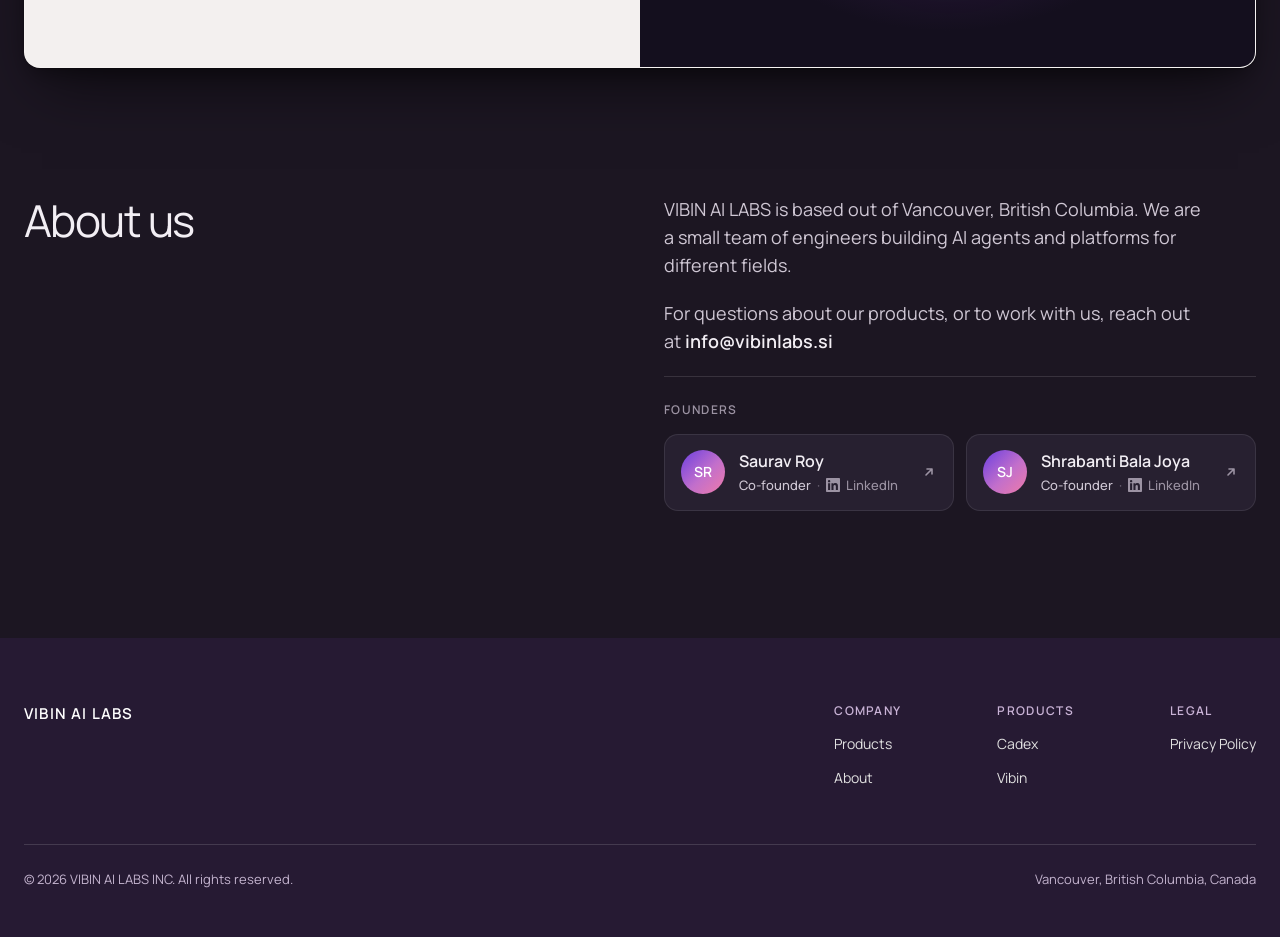
==== commit ae6d7fa2: "Merge branch 'main' into move-cadex-to-cadexai" ====
--- a/index.html
+++ b/index.html
@@ -303,7 +303,7 @@
     <div class="cards">
       <article class="card linked">
         <div class="art cadex">
-          <img src="cadex/shots/hero-chat.png" width="1931" height="1287" alt="Cadex answering a question about a project beside a map of Fort St. John with the affected parcels">
+          <img src="cadex-hero.png" width="1931" height="1287" alt="Cadex answering a question about a project beside a map of Fort St. John with the affected parcels">
           <div class="note n1" aria-hidden="true"><span class="dot"></span><span>2 overlaps on Crown tenures<small>TANTALIS · checked Oct 2</small></span></div>
           <div class="note n2" aria-hidden="true"><span class="dot" style="background:#8FB29E"></span><span>Consent deadline · Nov 14<small>From the grazing licence file</small></span></div>
         </div>
@@ -311,7 +311,7 @@
           <div class="top"><p class="name"><svg class="logo" viewBox="-2 -2 28 28" aria-hidden="true"><rect width="24" height="24" rx="5.5" fill="#1B3327"></rect><g transform="translate(2.6 2.8) scale(0.8)"><path d="M11 2 13.1 8.9 18.5 11 13.1 13.1 11 20 8.9 13.1 3.5 11 8.9 8.9Z" fill="none" stroke="#FAF8F2" stroke-width="1.6" stroke-linejoin="round"></path><path d="M11 2 13.1 8.9 11 11ZM18.5 11 13.1 13.1 11 11ZM11 20 8.9 13.1 11 11ZM3.5 11 8.9 8.9 11 11Z" fill="#FAF8F2"></path><rect x="16.6" y="16.6" width="3.8" height="3.8" rx="0.5" fill="#D6906F"></rect></g></svg><span>Cadex</span><span class="label">Web platform</span></p><span class="status">Launching soon</span></div>
           <h3>An AI analyst for land and environmental projects</h3>
           <p>It reads the project’s documents, maps and records, then answers questions, runs spatial analysis and drafts the paperwork.</p>
-          <a class="link stretch" href="cadex/">Visit Cadex <span aria-hidden="true">→</span></a>
+          <a class="link stretch" href="https://cadexai.ca/">Visit Cadex <span aria-hidden="true">→</span></a>
         </div>
       </article>
 
@@ -354,7 +354,7 @@
       </div>
       <div class="cols">
         <nav aria-label="Company"><p class="label">Company</p><a href="#products">Products</a><a href="#about">About</a></nav>
-        <nav aria-label="Products"><p class="label">Products</p><a href="cadex/">Cadex</a><span>Vibin</span></nav>
+        <nav aria-label="Products"><p class="label">Products</p><a href="https://cadexai.ca/">Cadex</a><span>Vibin</span></nav>
         <nav aria-label="Legal"><p class="label">Legal</p><a href="privacy.html">Privacy Policy</a></nav>
       </div>
     </div>
@@ -368,8 +368,8 @@
 <aside class="news news-float" aria-label="Cadex launch">
   <button type="button" class="x" aria-label="Close" onclick="this.parentNode.classList.add('closed');try{sessionStorage.setItem('cadexPopClosed','1')}catch(e){}">×</button>
   <div class="ft"><span class="pl-cadex"><svg class="cmini" viewBox="-2 -2 28 28" aria-hidden="true"><rect width="24" height="24" rx="5.5" fill="#1B3327"></rect><g transform="translate(2.6 2.8) scale(0.8)"><path d="M11 2 13.1 8.9 18.5 11 13.1 13.1 11 20 8.9 13.1 3.5 11 8.9 8.9Z" fill="none" stroke="#FAF8F2" stroke-width="1.6" stroke-linejoin="round"></path><path d="M11 2 13.1 8.9 11 11ZM18.5 11 13.1 13.1 11 11ZM11 20 8.9 13.1 11 11ZM3.5 11 8.9 8.9 11 11Z" fill="#FAF8F2"></path><rect x="16.6" y="16.6" width="3.8" height="3.8" rx="0.5" fill="#D6906F"></rect></g></svg></span><span class="label">New from VIBIN AI LABS</span></div>
-  <p><a class="pop-link" href="cadex/"><b>Cadex is <span class="o1">launching soon</span>.</b></a><span class="line2">Your <span class="o2">AI land analyst</span> for land and environmental projects.</span></p>
-  <a class="btn" href="cadex/#early">Get early access →</a>
+  <p><a class="pop-link" href="https://cadexai.ca/"><b>Cadex is <span class="o1">launching soon</span>.</b></a><span class="line2">Your <span class="o2">AI land analyst</span> for land and environmental projects.</span></p>
+  <a class="btn" href="https://cadexai.ca/#early">Get early access →</a>
 </aside>
 </div>
 <script>
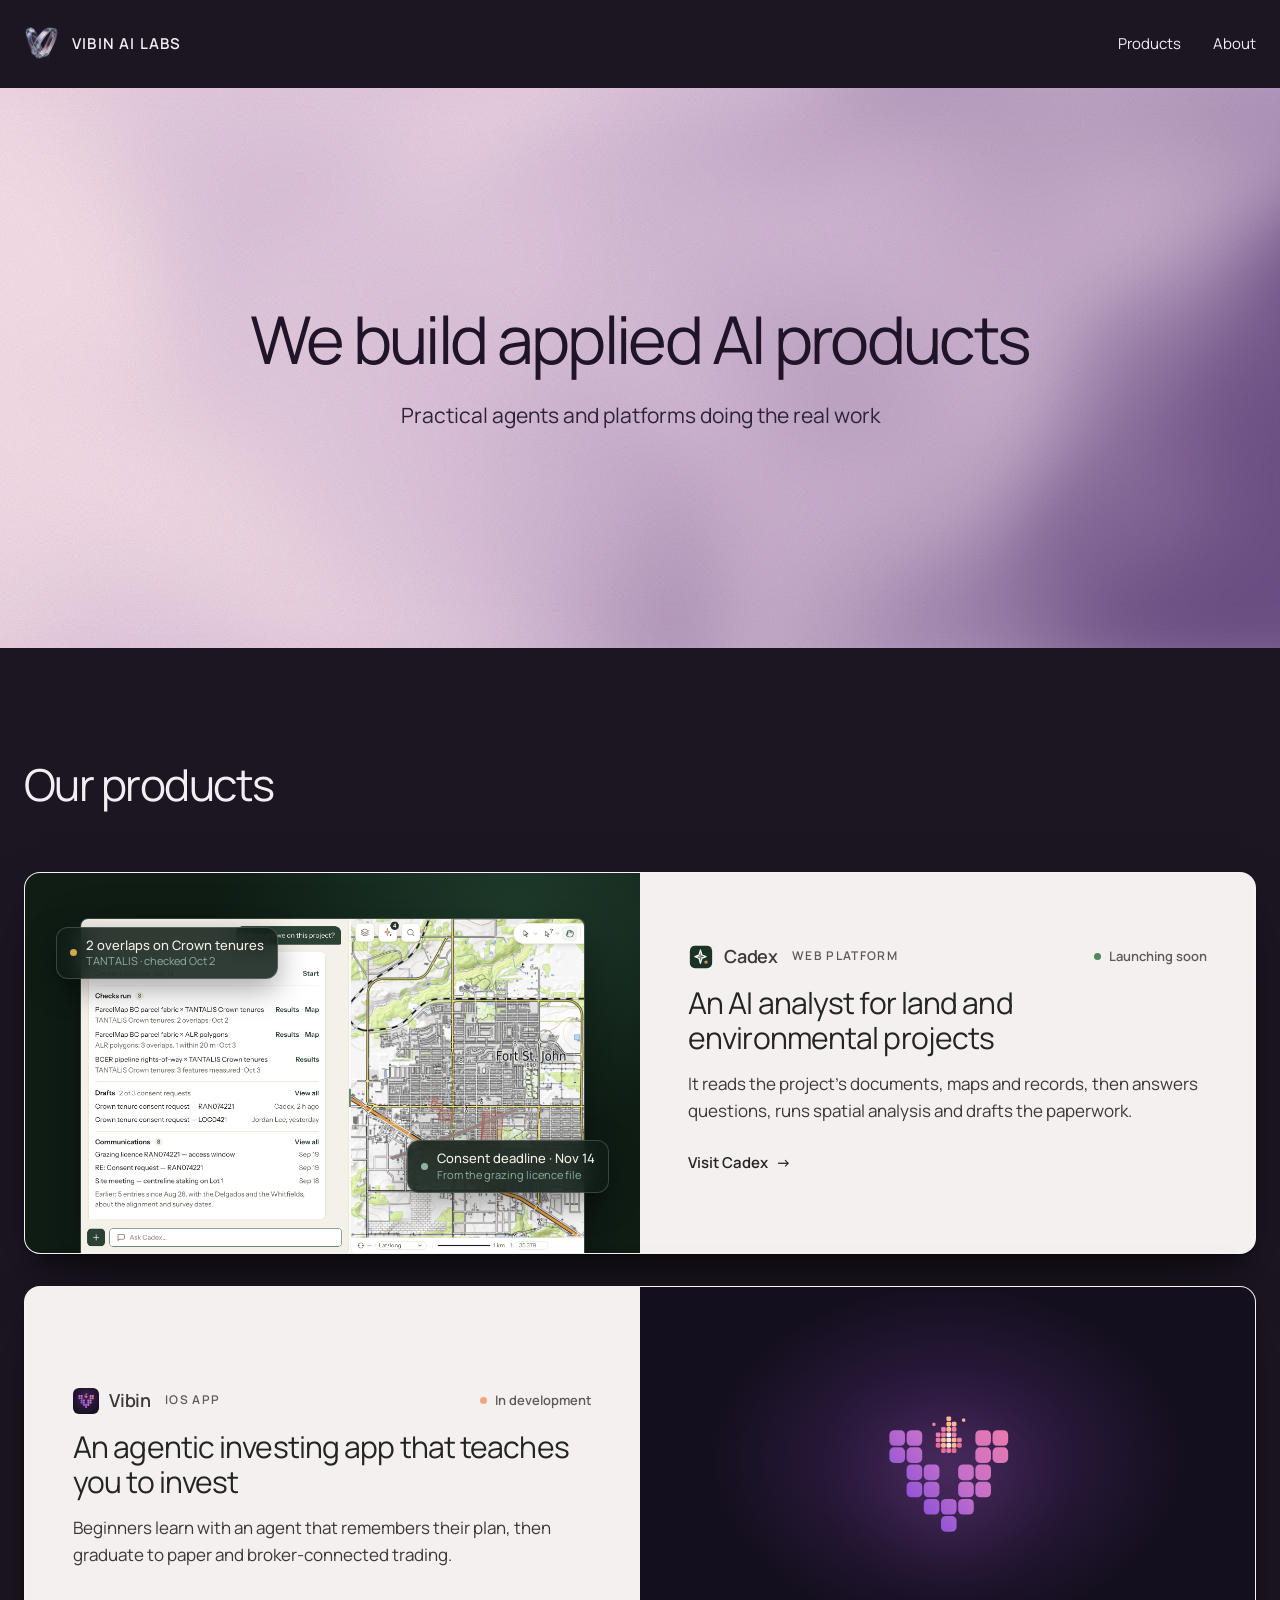
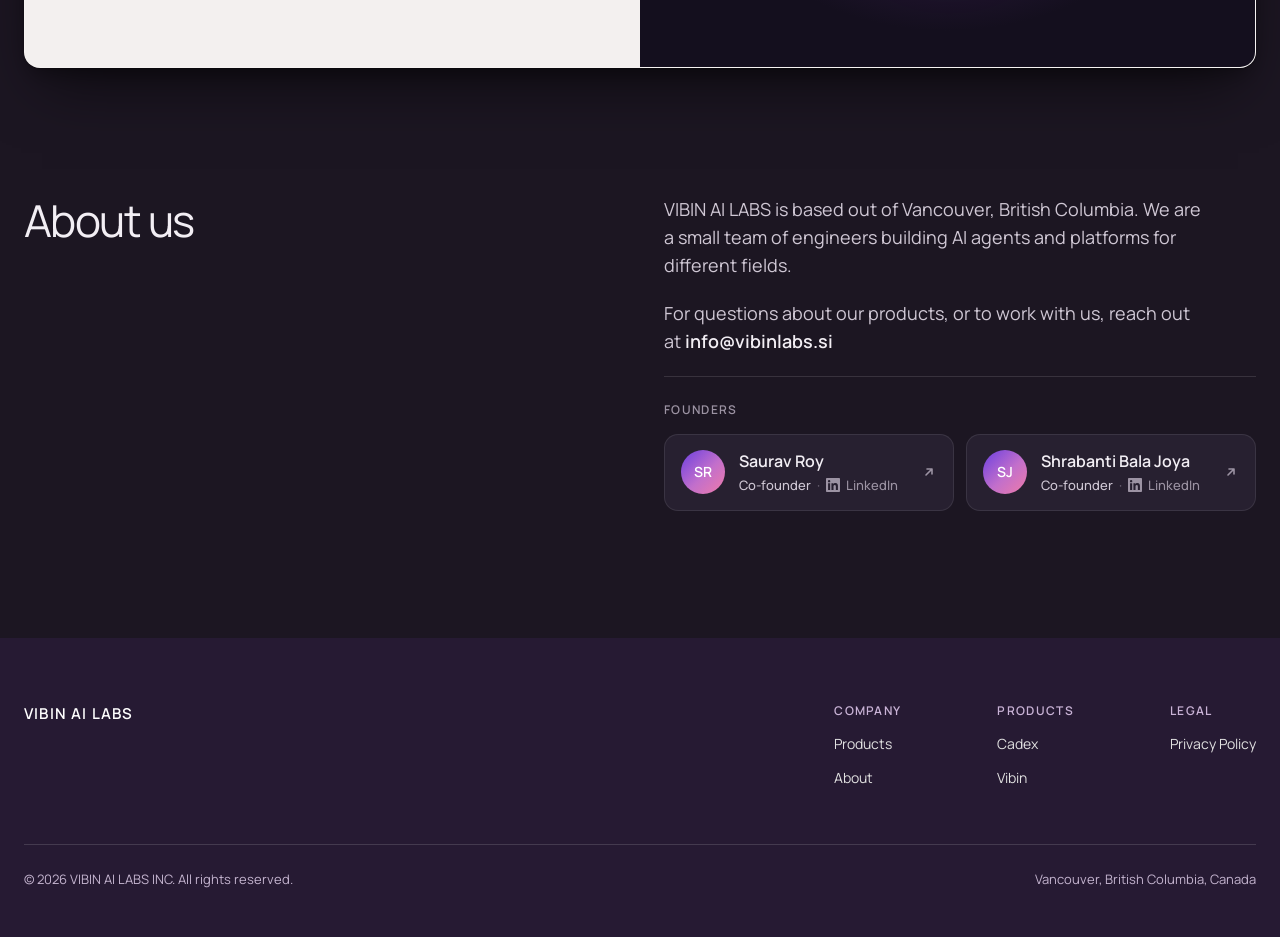
==== commit b92f5c4e: "Merge branch 'main' into move-cadex-to-cadexai" ====
--- a/index.html
+++ b/index.html
@@ -10,14 +10,14 @@
 <meta property="og:site_name" content="VIBIN AI LABS">
 <meta property="og:url" content="https://vibinlabs.si/">
 <meta property="og:title" content="VIBIN AI LABS">
-<meta property="og:description" content="We build applied AI products. Practical agents and platforms doing the real work, built for people who aren't AI experts.">
+<meta property="og:description" content="We build applied AI products. Practical agents and platforms doing the real work.">
 <meta property="og:image" content="https://vibinlabs.si/share.jpg">
 <meta property="og:image:width" content="1200">
 <meta property="og:image:height" content="630">
 <meta property="og:image:alt" content="VIBIN AI LABS: We build applied AI products">
 <meta name="twitter:card" content="summary_large_image">
 <meta name="twitter:title" content="VIBIN AI LABS">
-<meta name="twitter:description" content="We build applied AI products. Practical agents and platforms doing the real work, built for people who aren't AI experts.">
+<meta name="twitter:description" content="We build applied AI products. Practical agents and platforms doing the real work.">
 <meta name="twitter:image" content="https://vibinlabs.si/share.jpg">
 <link rel="icon" type="image/png" href="favicon.png?v=3">
 <link rel="apple-touch-icon" href="apple-touch-icon.png?v=2">
@@ -291,7 +291,7 @@
     <svg aria-hidden="true" xmlns="http://www.w3.org/2000/svg"><filter id="grain"><feTurbulence type="fractalNoise" baseFrequency="0.9" numOctaves="2" stitchTiles="stitch"></feTurbulence><feColorMatrix type="saturate" values="0"></feColorMatrix></filter><rect width="100%" height="100%" filter="url(#grain)"></rect></svg>
     <div class="wrap in">
       <h1>We build applied AI products</h1>
-      <p>Practical agents and platforms doing the real work, built for people who aren't AI experts</p>
+      <p>Practical agents and platforms doing the real work</p>
     </div>
   </section>
 
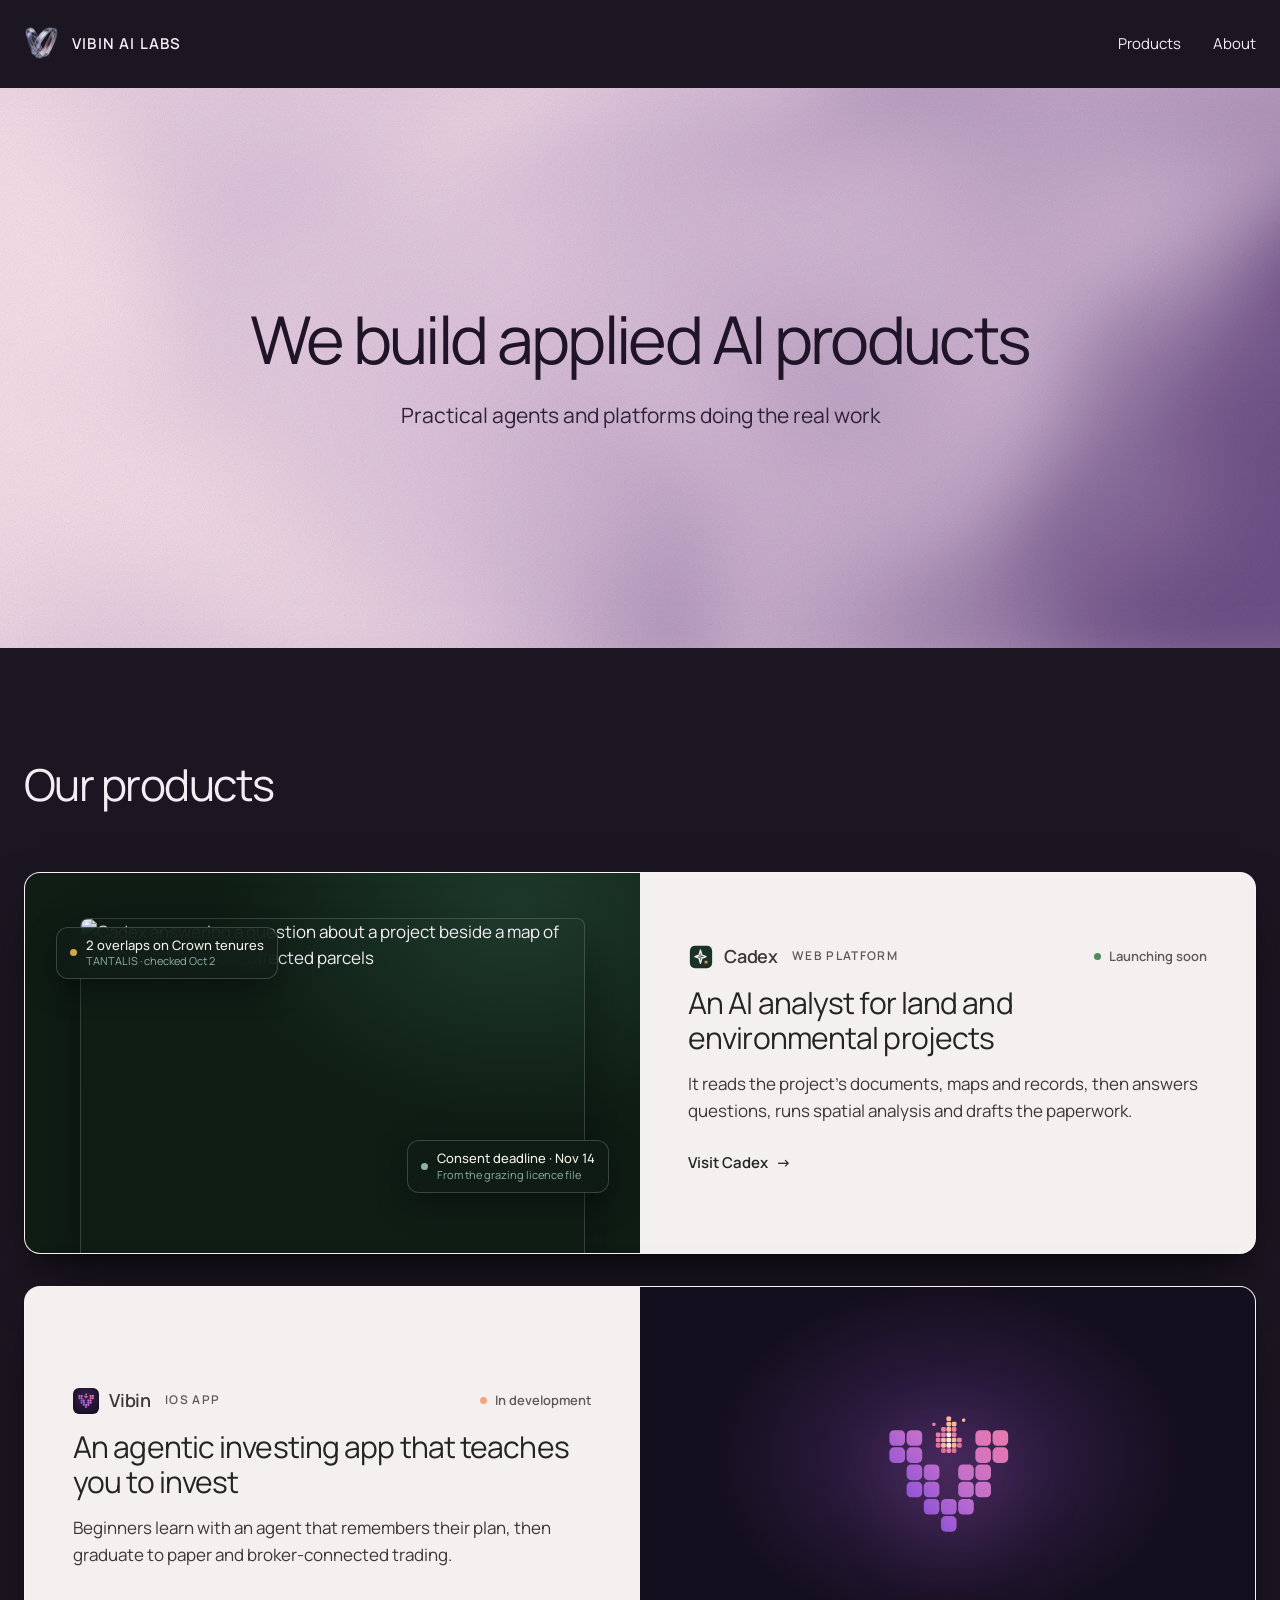
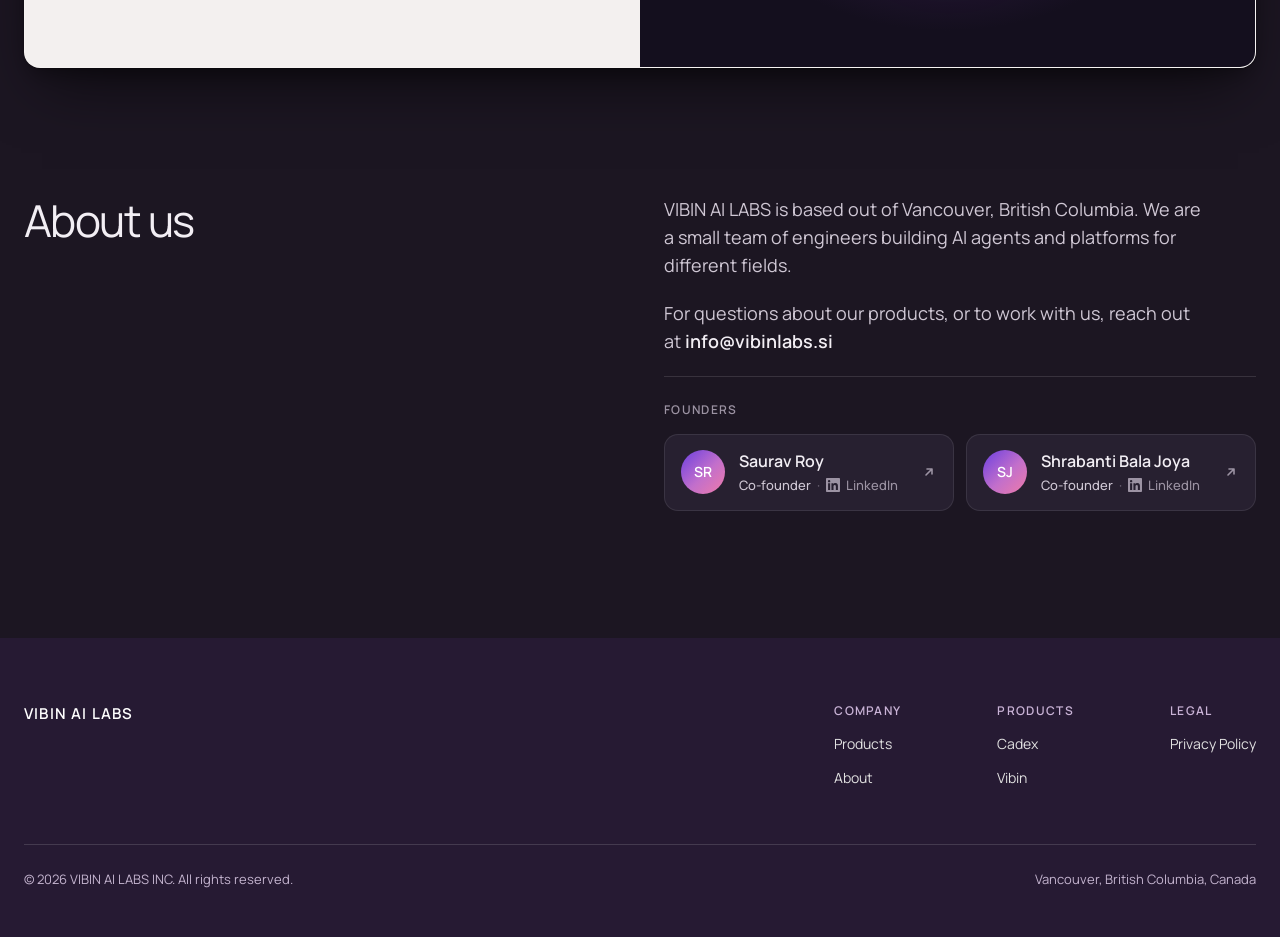
==== commit 782a22ae: "Shorten the home page subtitle Drop "built for people who aren't AI experts" from the hero subtitle," ====
--- a/index.html
+++ b/index.html
@@ -303,7 +303,7 @@
     <div class="cards">
       <article class="card linked">
         <div class="art cadex">
-          <img src="cadex-hero.png" width="1931" height="1287" alt="Cadex answering a question about a project beside a map of Fort St. John with the affected parcels">
+          <img src="cadex/shots/hero-chat.png" width="1931" height="1287" alt="Cadex answering a question about a project beside a map of Fort St. John with the affected parcels">
           <div class="note n1" aria-hidden="true"><span class="dot"></span><span>2 overlaps on Crown tenures<small>TANTALIS · checked Oct 2</small></span></div>
           <div class="note n2" aria-hidden="true"><span class="dot" style="background:#8FB29E"></span><span>Consent deadline · Nov 14<small>From the grazing licence file</small></span></div>
         </div>
@@ -311,7 +311,7 @@
           <div class="top"><p class="name"><svg class="logo" viewBox="-2 -2 28 28" aria-hidden="true"><rect width="24" height="24" rx="5.5" fill="#1B3327"></rect><g transform="translate(2.6 2.8) scale(0.8)"><path d="M11 2 13.1 8.9 18.5 11 13.1 13.1 11 20 8.9 13.1 3.5 11 8.9 8.9Z" fill="none" stroke="#FAF8F2" stroke-width="1.6" stroke-linejoin="round"></path><path d="M11 2 13.1 8.9 11 11ZM18.5 11 13.1 13.1 11 11ZM11 20 8.9 13.1 11 11ZM3.5 11 8.9 8.9 11 11Z" fill="#FAF8F2"></path><rect x="16.6" y="16.6" width="3.8" height="3.8" rx="0.5" fill="#D6906F"></rect></g></svg><span>Cadex</span><span class="label">Web platform</span></p><span class="status">Launching soon</span></div>
           <h3>An AI analyst for land and environmental projects</h3>
           <p>It reads the project’s documents, maps and records, then answers questions, runs spatial analysis and drafts the paperwork.</p>
-          <a class="link stretch" href="https://cadexai.ca/">Visit Cadex <span aria-hidden="true">→</span></a>
+          <a class="link stretch" href="cadex/">Visit Cadex <span aria-hidden="true">→</span></a>
         </div>
       </article>
 
@@ -354,7 +354,7 @@
       </div>
       <div class="cols">
         <nav aria-label="Company"><p class="label">Company</p><a href="#products">Products</a><a href="#about">About</a></nav>
-        <nav aria-label="Products"><p class="label">Products</p><a href="https://cadexai.ca/">Cadex</a><span>Vibin</span></nav>
+        <nav aria-label="Products"><p class="label">Products</p><a href="cadex/">Cadex</a><span>Vibin</span></nav>
         <nav aria-label="Legal"><p class="label">Legal</p><a href="privacy.html">Privacy Policy</a></nav>
       </div>
     </div>
@@ -368,8 +368,8 @@
 <aside class="news news-float" aria-label="Cadex launch">
   <button type="button" class="x" aria-label="Close" onclick="this.parentNode.classList.add('closed');try{sessionStorage.setItem('cadexPopClosed','1')}catch(e){}">×</button>
   <div class="ft"><span class="pl-cadex"><svg class="cmini" viewBox="-2 -2 28 28" aria-hidden="true"><rect width="24" height="24" rx="5.5" fill="#1B3327"></rect><g transform="translate(2.6 2.8) scale(0.8)"><path d="M11 2 13.1 8.9 18.5 11 13.1 13.1 11 20 8.9 13.1 3.5 11 8.9 8.9Z" fill="none" stroke="#FAF8F2" stroke-width="1.6" stroke-linejoin="round"></path><path d="M11 2 13.1 8.9 11 11ZM18.5 11 13.1 13.1 11 11ZM11 20 8.9 13.1 11 11ZM3.5 11 8.9 8.9 11 11Z" fill="#FAF8F2"></path><rect x="16.6" y="16.6" width="3.8" height="3.8" rx="0.5" fill="#D6906F"></rect></g></svg></span><span class="label">New from VIBIN AI LABS</span></div>
-  <p><a class="pop-link" href="https://cadexai.ca/"><b>Cadex is <span class="o1">launching soon</span>.</b></a><span class="line2">Your <span class="o2">AI land analyst</span> for land and environmental projects.</span></p>
-  <a class="btn" href="https://cadexai.ca/#early">Get early access →</a>
+  <p><a class="pop-link" href="cadex/"><b>Cadex is <span class="o1">launching soon</span>.</b></a><span class="line2">Your <span class="o2">AI land analyst</span> for land and environmental projects.</span></p>
+  <a class="btn" href="cadex/#early">Get early access →</a>
 </aside>
 </div>
 <script>
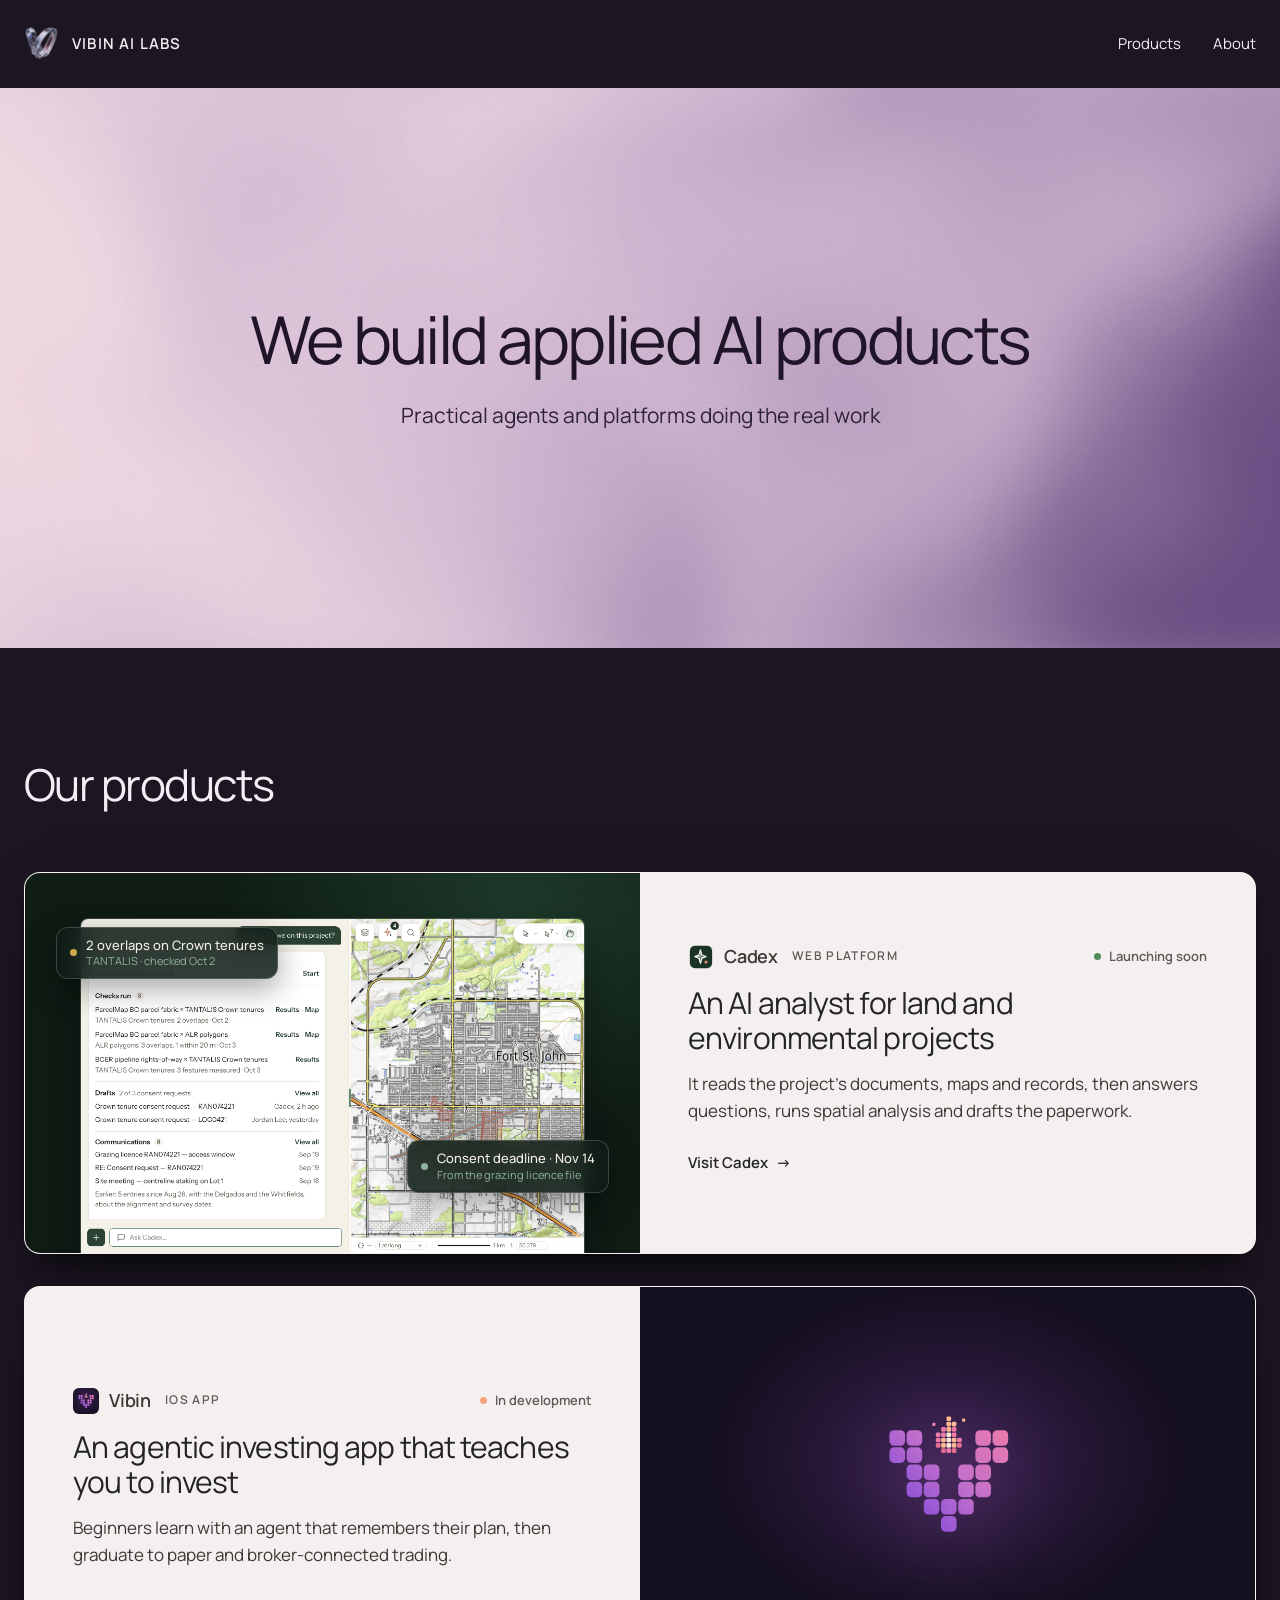
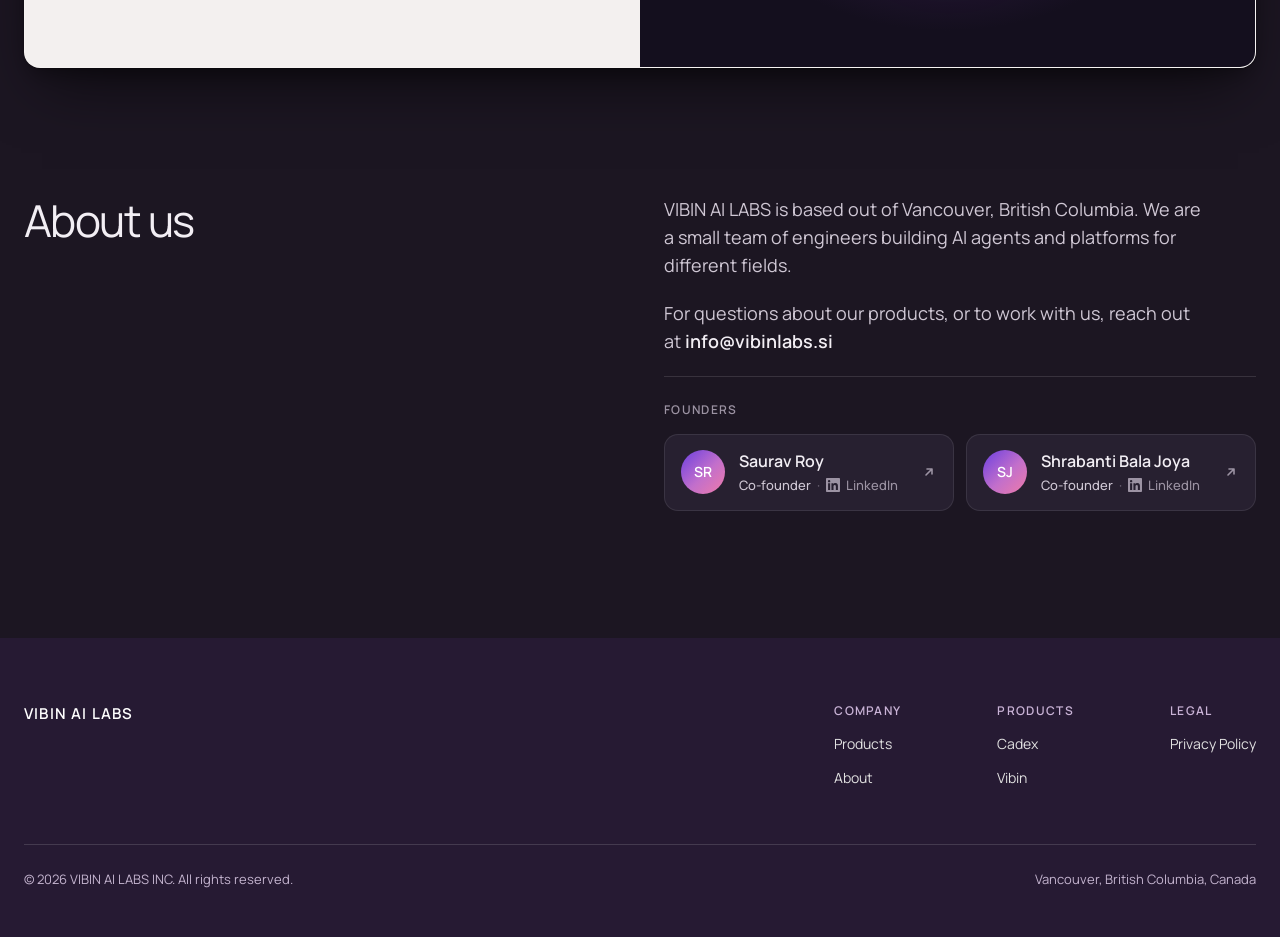
==== commit adc4c719: "Hide the contact email from scrapers Write each email address into the page as data that a small scr" ====
--- a/index.html
+++ b/index.html
@@ -303,7 +303,7 @@
     <div class="cards">
       <article class="card linked">
         <div class="art cadex">
-          <img src="cadex/shots/hero-chat.png" width="1931" height="1287" alt="Cadex answering a question about a project beside a map of Fort St. John with the affected parcels">
+          <img src="cadex-hero.png" width="1931" height="1287" alt="Cadex answering a question about a project beside a map of Fort St. John with the affected parcels">
           <div class="note n1" aria-hidden="true"><span class="dot"></span><span>2 overlaps on Crown tenures<small>TANTALIS · checked Oct 2</small></span></div>
           <div class="note n2" aria-hidden="true"><span class="dot" style="background:#8FB29E"></span><span>Consent deadline · Nov 14<small>From the grazing licence file</small></span></div>
         </div>
@@ -311,7 +311,7 @@
           <div class="top"><p class="name"><svg class="logo" viewBox="-2 -2 28 28" aria-hidden="true"><rect width="24" height="24" rx="5.5" fill="#1B3327"></rect><g transform="translate(2.6 2.8) scale(0.8)"><path d="M11 2 13.1 8.9 18.5 11 13.1 13.1 11 20 8.9 13.1 3.5 11 8.9 8.9Z" fill="none" stroke="#FAF8F2" stroke-width="1.6" stroke-linejoin="round"></path><path d="M11 2 13.1 8.9 11 11ZM18.5 11 13.1 13.1 11 11ZM11 20 8.9 13.1 11 11ZM3.5 11 8.9 8.9 11 11Z" fill="#FAF8F2"></path><rect x="16.6" y="16.6" width="3.8" height="3.8" rx="0.5" fill="#D6906F"></rect></g></svg><span>Cadex</span><span class="label">Web platform</span></p><span class="status">Launching soon</span></div>
           <h3>An AI analyst for land and environmental projects</h3>
           <p>It reads the project’s documents, maps and records, then answers questions, runs spatial analysis and drafts the paperwork.</p>
-          <a class="link stretch" href="cadex/">Visit Cadex <span aria-hidden="true">→</span></a>
+          <a class="link stretch" href="https://cadexai.ca/">Visit Cadex <span aria-hidden="true">→</span></a>
         </div>
       </article>
 
@@ -334,7 +334,7 @@
     </div>
     <div class="text">
       <p>VIBIN AI LABS is based out of Vancouver, British Columbia. We are a small team of engineers building AI agents and platforms for different fields.</p>
-      <p id="contact">For questions about our products, or to work with us, reach out at <span class="mail">info@vibinlabs.si</span></p>
+      <p id="contact">For questions about our products, or to work with us, reach out at <span class="mail"><span data-em="info|vibinlabs.si">info [at] vibinlabs [dot] si</span></span></p>
       <div class="team">
         <p class="label">Founders</p>
         <div class="people">
@@ -354,7 +354,7 @@
       </div>
       <div class="cols">
         <nav aria-label="Company"><p class="label">Company</p><a href="#products">Products</a><a href="#about">About</a></nav>
-        <nav aria-label="Products"><p class="label">Products</p><a href="cadex/">Cadex</a><span>Vibin</span></nav>
+        <nav aria-label="Products"><p class="label">Products</p><a href="https://cadexai.ca/">Cadex</a><span>Vibin</span></nav>
         <nav aria-label="Legal"><p class="label">Legal</p><a href="privacy.html">Privacy Policy</a></nav>
       </div>
     </div>
@@ -368,8 +368,8 @@
 <aside class="news news-float" aria-label="Cadex launch">
   <button type="button" class="x" aria-label="Close" onclick="this.parentNode.classList.add('closed');try{sessionStorage.setItem('cadexPopClosed','1')}catch(e){}">×</button>
   <div class="ft"><span class="pl-cadex"><svg class="cmini" viewBox="-2 -2 28 28" aria-hidden="true"><rect width="24" height="24" rx="5.5" fill="#1B3327"></rect><g transform="translate(2.6 2.8) scale(0.8)"><path d="M11 2 13.1 8.9 18.5 11 13.1 13.1 11 20 8.9 13.1 3.5 11 8.9 8.9Z" fill="none" stroke="#FAF8F2" stroke-width="1.6" stroke-linejoin="round"></path><path d="M11 2 13.1 8.9 11 11ZM18.5 11 13.1 13.1 11 11ZM11 20 8.9 13.1 11 11ZM3.5 11 8.9 8.9 11 11Z" fill="#FAF8F2"></path><rect x="16.6" y="16.6" width="3.8" height="3.8" rx="0.5" fill="#D6906F"></rect></g></svg></span><span class="label">New from VIBIN AI LABS</span></div>
-  <p><a class="pop-link" href="cadex/"><b>Cadex is <span class="o1">launching soon</span>.</b></a><span class="line2">Your <span class="o2">AI land analyst</span> for land and environmental projects.</span></p>
-  <a class="btn" href="cadex/#early">Get early access →</a>
+  <p><a class="pop-link" href="https://cadexai.ca/"><b>Cadex is <span class="o1">launching soon</span>.</b></a><span class="line2">Your <span class="o2">AI land analyst</span> for land and environmental projects.</span></p>
+  <a class="btn" href="https://cadexai.ca/#early">Get early access →</a>
 </aside>
 </div>
 <script>
@@ -428,5 +428,6 @@
   }
 })();
 </script>
+<script>/* build email links in the browser so simple scrapers can't read them */document.querySelectorAll("[data-em]").forEach(function(e){var p=e.getAttribute("data-em").split("|"),a=p[0]+String.fromCharCode(64)+p[1];e.textContent=a;if(e.tagName==="A")e.href="mai"+"lto:"+a;});</script>
 </body>
 </html>
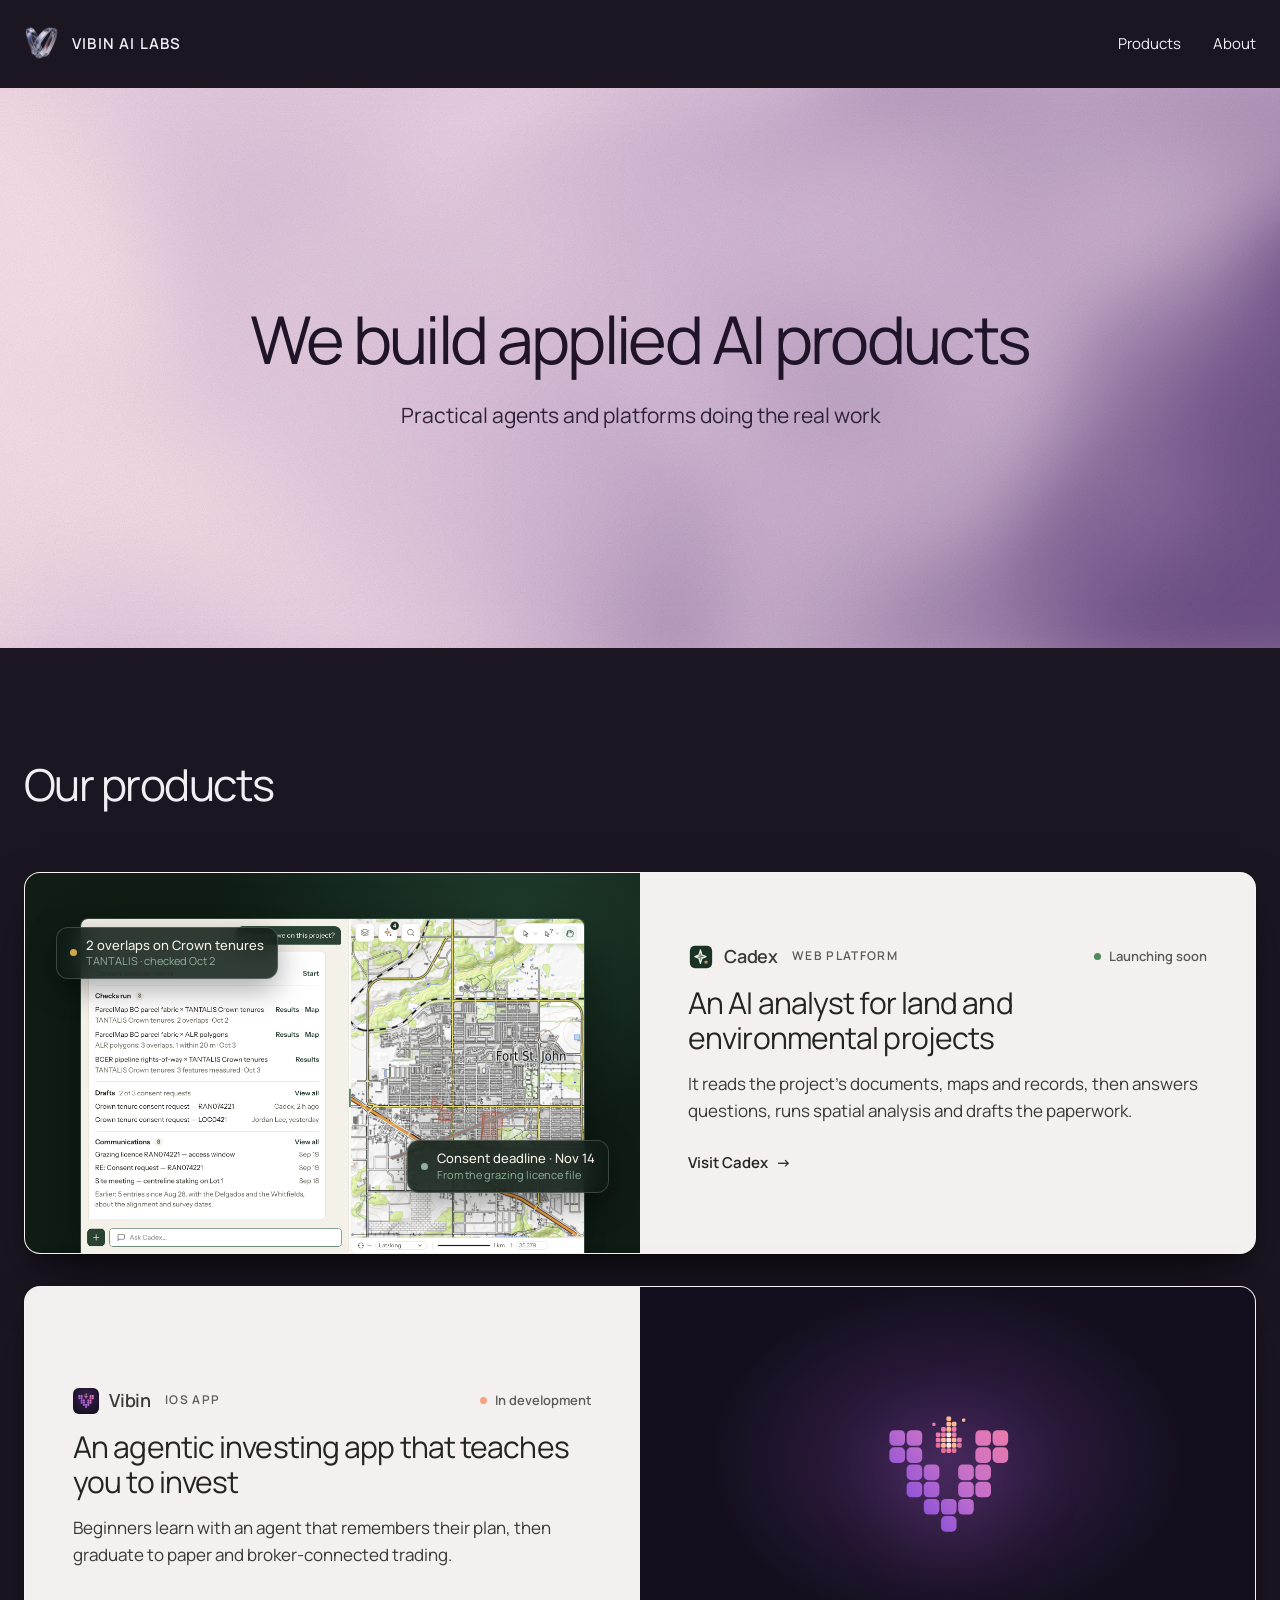
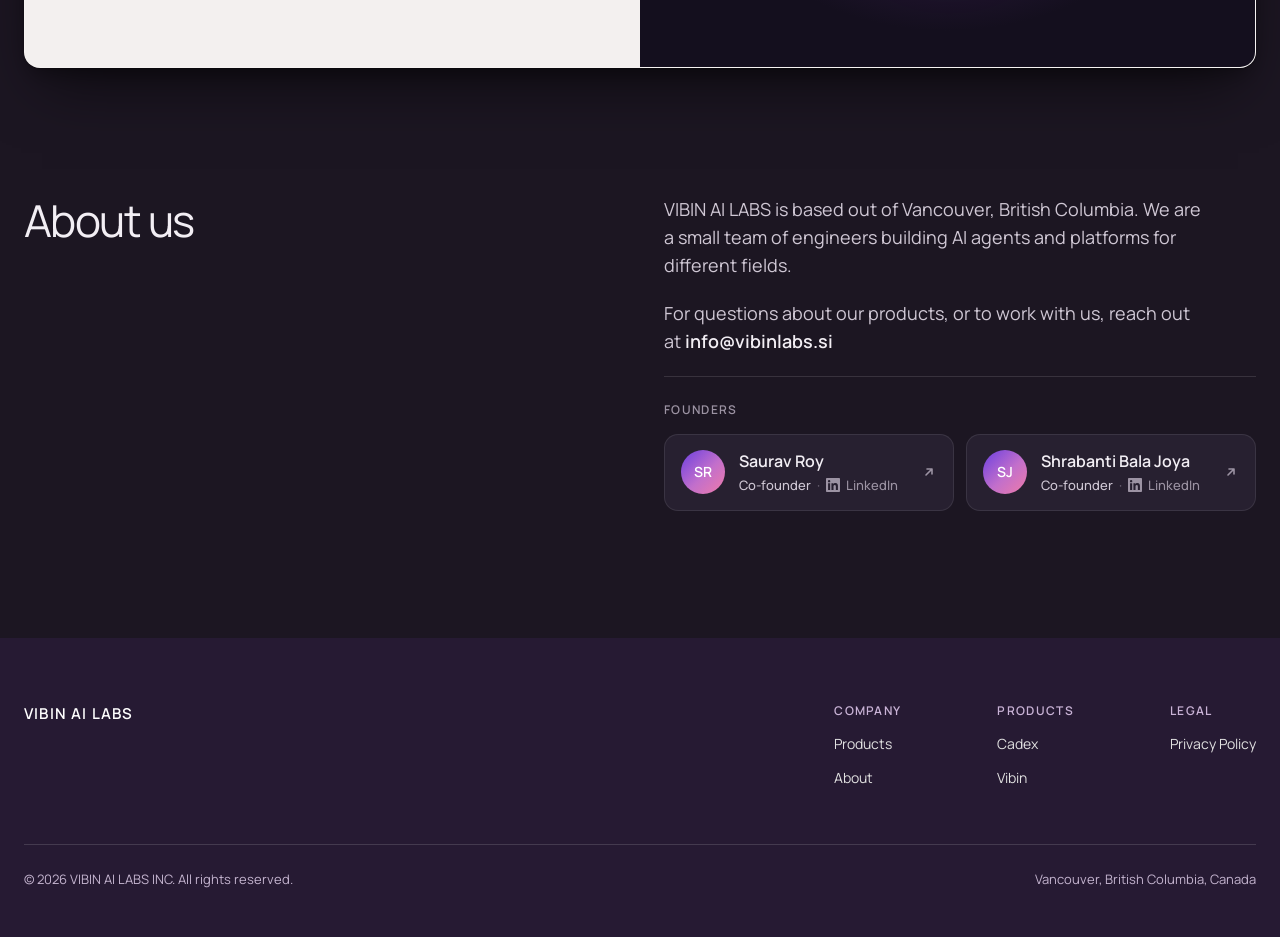
==== commit 9069d709: "Refresh the home page share image link The share image changed tonight, so add a version to its addr" ====
--- a/index.html
+++ b/index.html
@@ -11,14 +11,14 @@
 <meta property="og:url" content="https://vibinlabs.si/">
 <meta property="og:title" content="VIBIN AI LABS">
 <meta property="og:description" content="We build applied AI products. Practical agents and platforms doing the real work.">
-<meta property="og:image" content="https://vibinlabs.si/share.jpg">
+<meta property="og:image" content="https://vibinlabs.si/share.jpg?v=2">
 <meta property="og:image:width" content="1200">
 <meta property="og:image:height" content="630">
 <meta property="og:image:alt" content="VIBIN AI LABS: We build applied AI products">
 <meta name="twitter:card" content="summary_large_image">
 <meta name="twitter:title" content="VIBIN AI LABS">
 <meta name="twitter:description" content="We build applied AI products. Practical agents and platforms doing the real work.">
-<meta name="twitter:image" content="https://vibinlabs.si/share.jpg">
+<meta name="twitter:image" content="https://vibinlabs.si/share.jpg?v=2">
 <link rel="icon" type="image/png" href="favicon.png?v=3">
 <link rel="apple-touch-icon" href="apple-touch-icon.png?v=2">
 <link rel="preconnect" href="https://fonts.googleapis.com">
